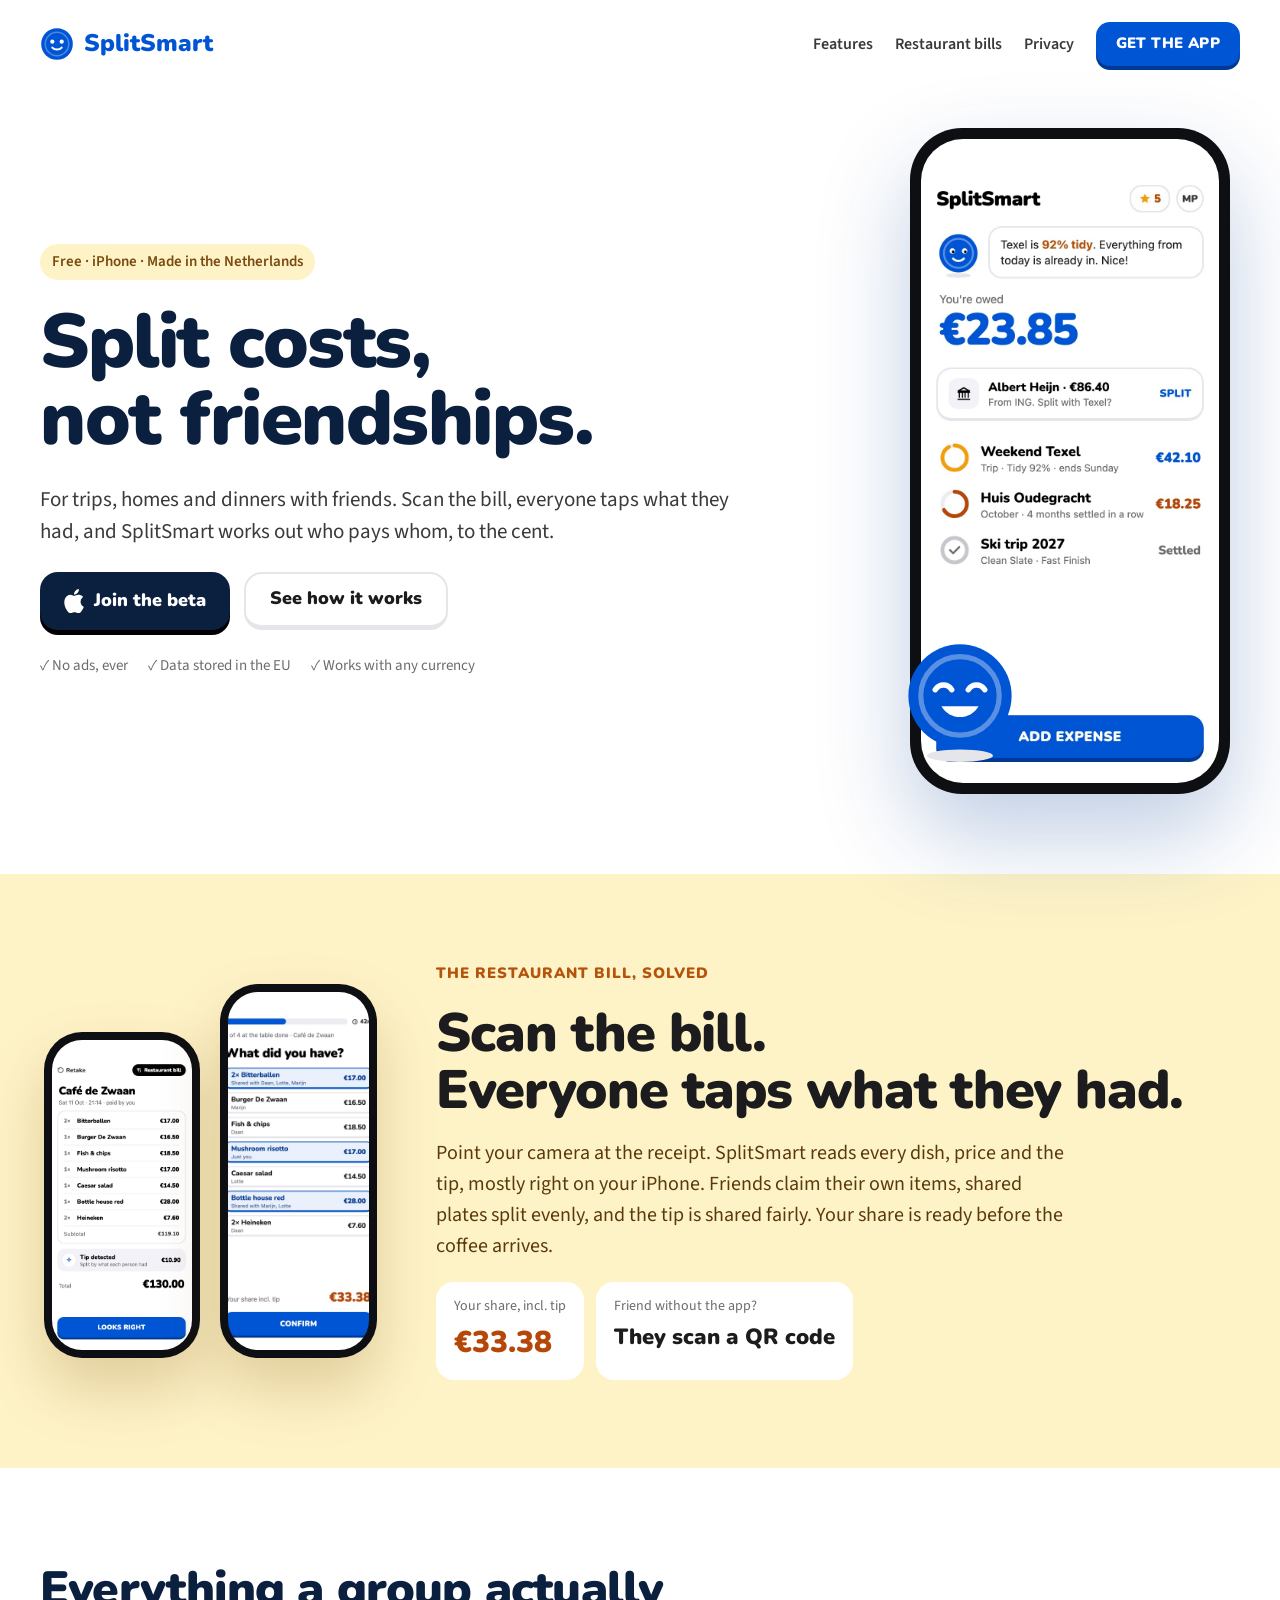
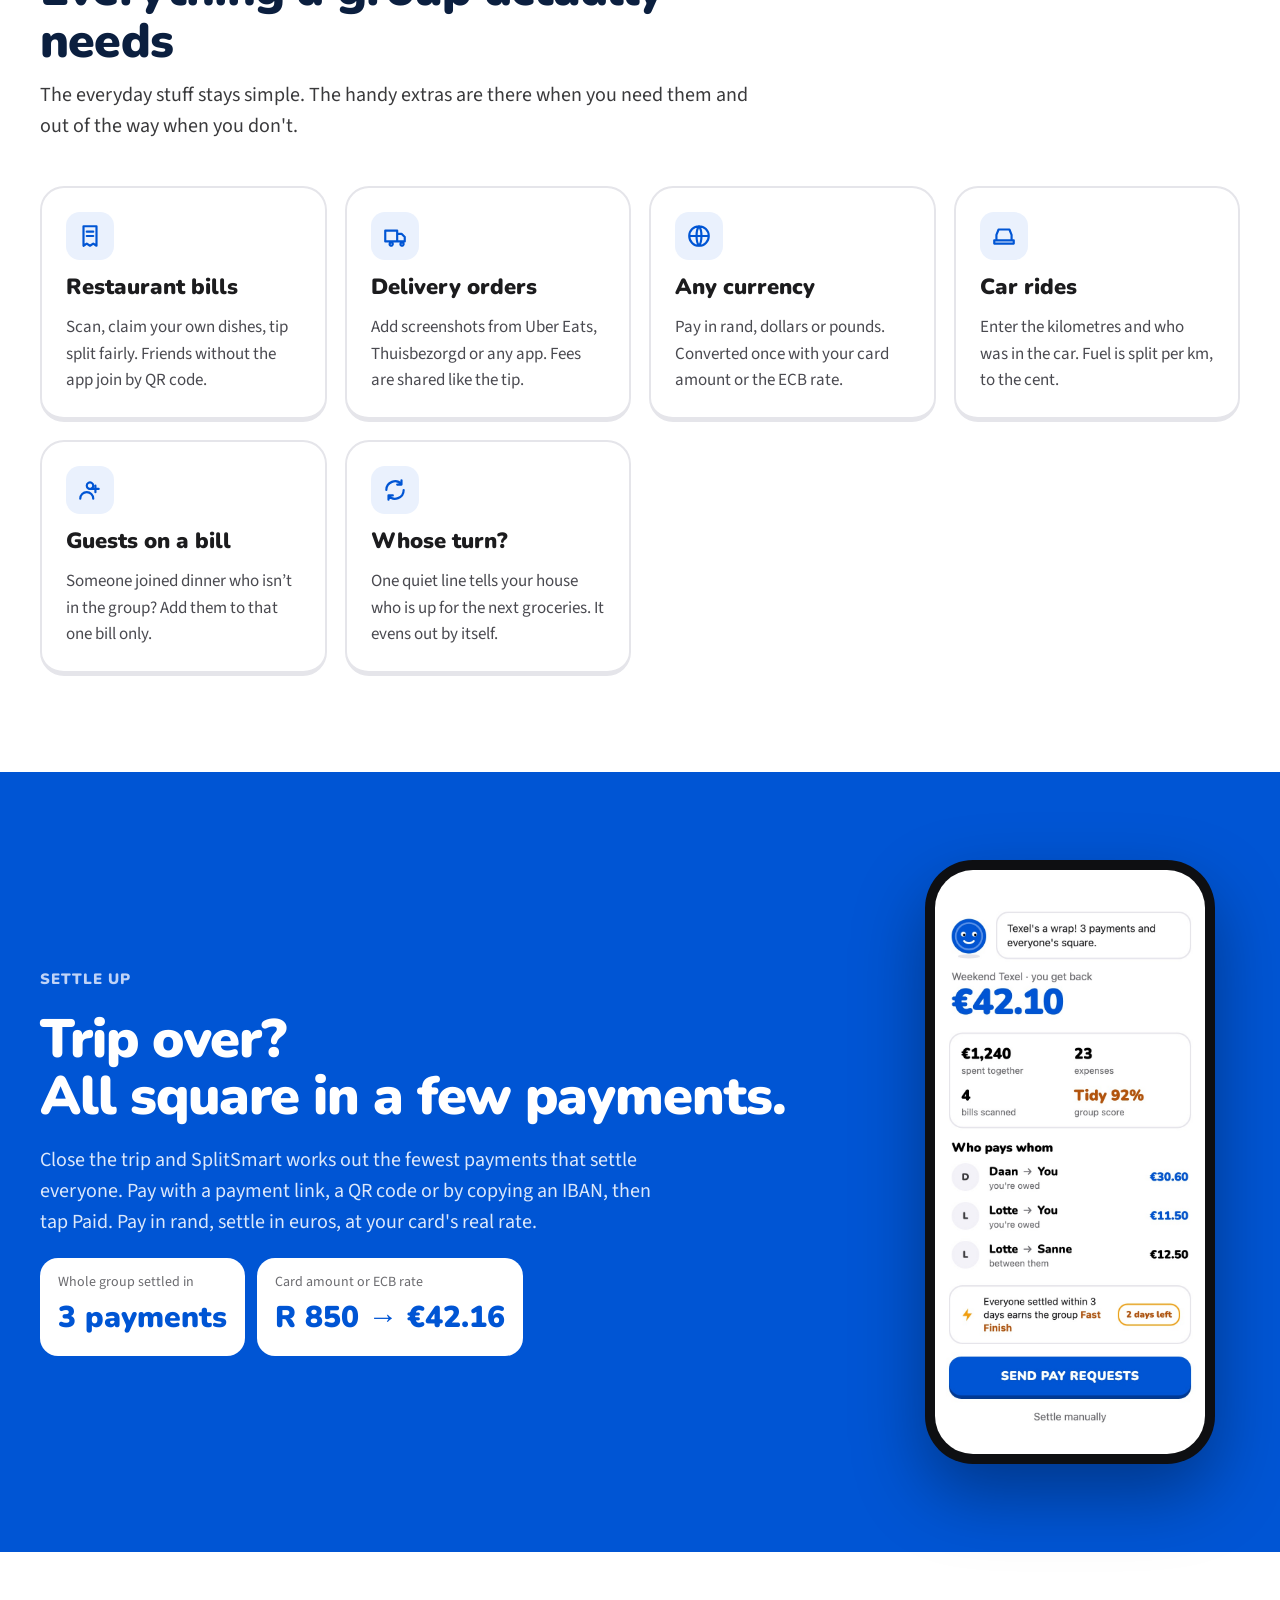
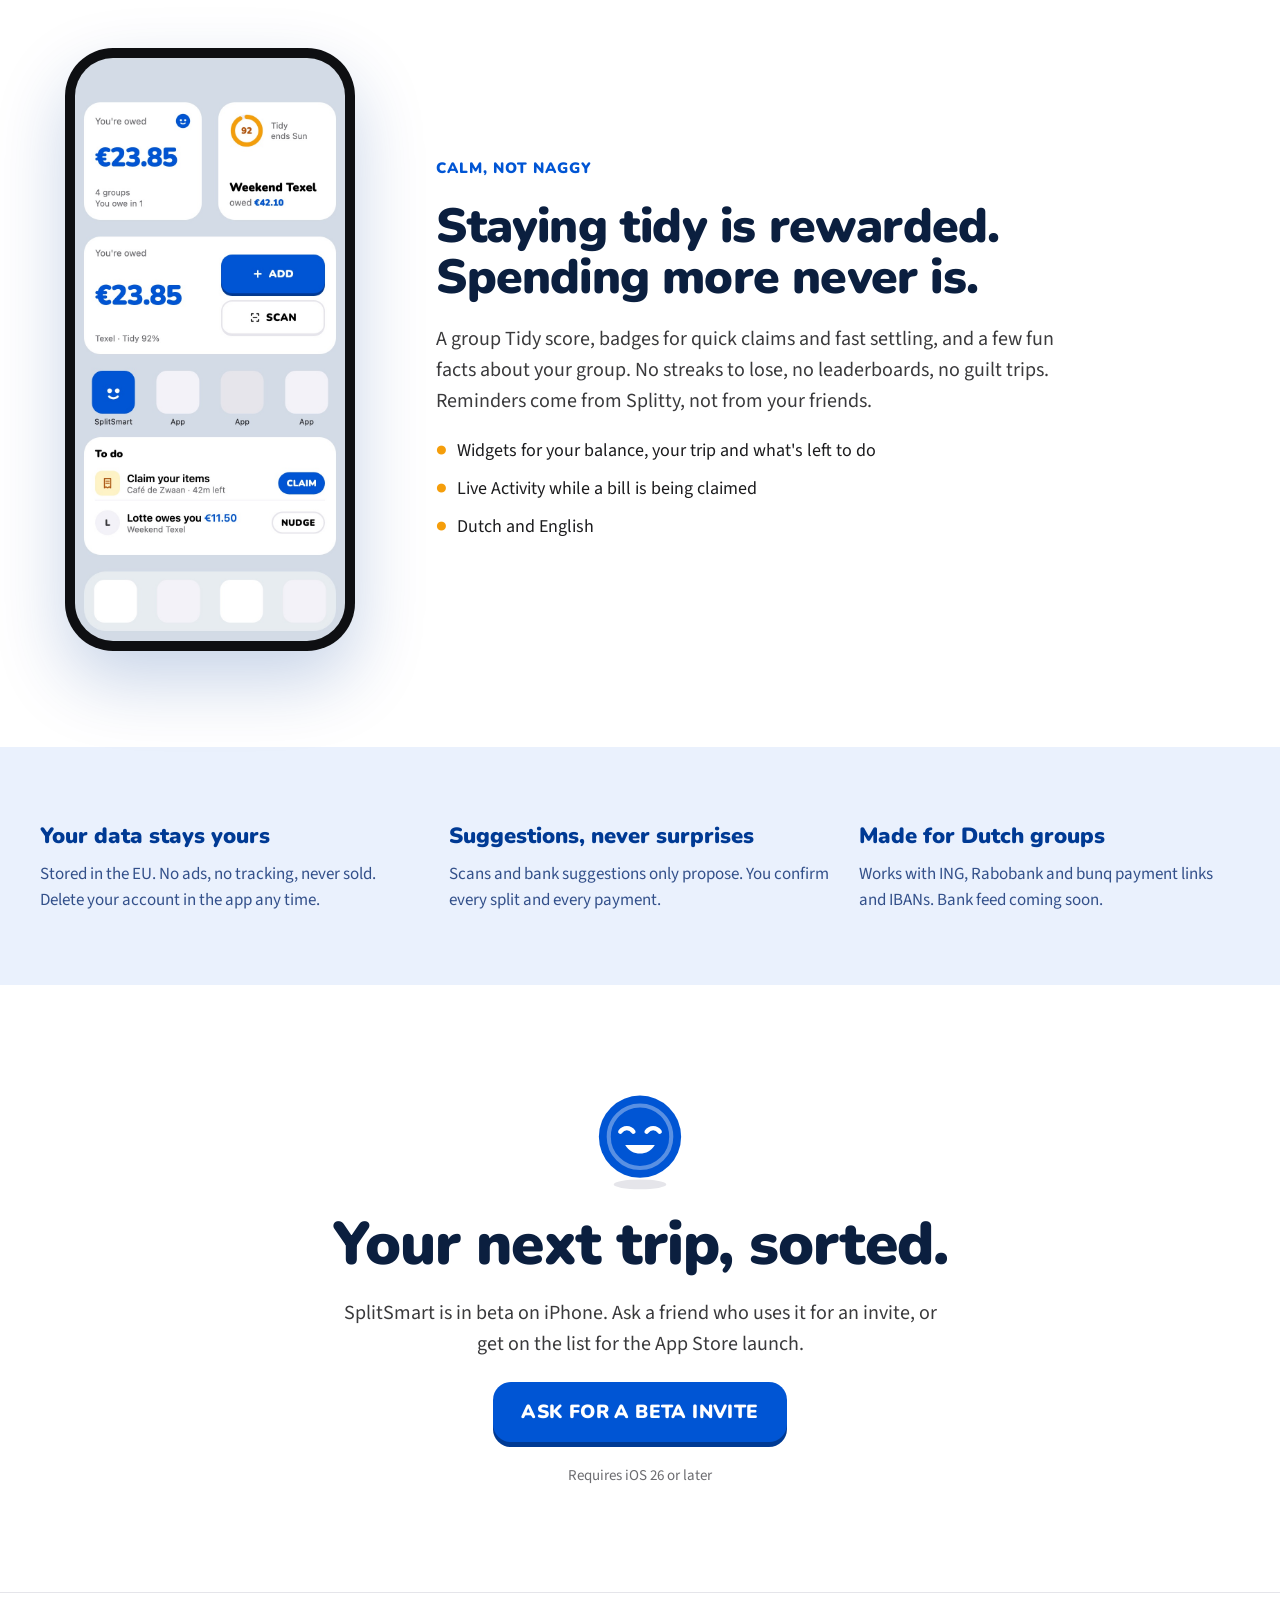
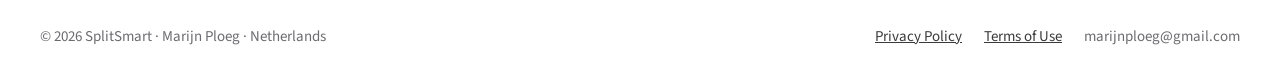
==== index.html @ 5e11cac2 "SplitSmart website: home, privacy and terms Co-Authored-By: Claude Opus 5.5 <noreply@anthropic.com>" ====
<!doctype html>
<html lang="en">
<head>
<meta charset="utf-8">
<meta name="viewport" content="width=device-width, initial-scale=1">
<title>SplitSmart · Split costs, not friendships</title>
<meta name="description" content="SplitSmart splits shared costs between friends: scan the bill, everyone taps what they had. Trips, homes and dinners, any currency. Free on iPhone.">
<meta property="og:title" content="SplitSmart · Split costs, not friendships">
<meta property="og:description" content="Scan the bill, everyone taps what they had. Free on iPhone.">
<meta property="og:image" content="images/main.jpg">
<meta name="theme-color" content="#0055D4">
<link rel="icon" href="data:image/svg+xml,%3Csvg xmlns='http://www.w3.org/2000/svg' viewBox='0 0 58 58'%3E%3Ccircle cx='29' cy='29' r='27' fill='%230055D4'/%3E%3Ccircle cx='21' cy='25' r='3.6' fill='%23fff'/%3E%3Ccircle cx='37' cy='25' r='3.6' fill='%23fff'/%3E%3Cpath d='M21 35c4 4.5 12 4.5 16 0' fill='none' stroke='%23fff' stroke-width='3.2' stroke-linecap='round'/%3E%3C/svg%3E">
<link rel="preconnect" href="https://fonts.googleapis.com"><link href="https://fonts.googleapis.com/css2?family=Nunito:wght@700;800;900&amp;family=Source+Sans+3:wght@400;600&amp;display=swap" rel="stylesheet">
<style>body{margin:0} html{scroll-behavior:smooth} a{color:#0055D4} a:hover{color:#003A94} a:focus-visible{outline:3px solid #0055D4;outline-offset:3px;border-radius:8px} img{max-width:100%} @media (prefers-reduced-motion: reduce){html{scroll-behavior:auto}}</style>
</head>
<body>
<div style="width: 100%; background: #FFFFFF; color: #1C1C1E; font-family: 'Source Sans 3', -apple-system, system-ui, sans-serif; font-size: 18px; line-height: 1.55">

  <header style="max-width: 1200px; margin: 0 auto; padding: 22px 24px; display: flex; flex-wrap: wrap; align-items: center; justify-content: space-between; gap: 16px">
    <a href="#top" style="display: flex; align-items: center; gap: 10px; text-decoration: none; color: #0055D4; font-family: 'Nunito', sans-serif; font-weight: 900; font-size: 24px">
      <svg width="34" height="34" viewBox="0 0 58 58" aria-hidden="true"><circle cx="29" cy="29" r="27" fill="#0055D4"></circle><circle cx="29" cy="29" r="20" fill="none" stroke="#FFFFFF" stroke-opacity="0.3" stroke-width="2.5"></circle><circle cx="21" cy="25" r="3.6" fill="#FFFFFF"></circle><circle cx="37" cy="25" r="3.6" fill="#FFFFFF"></circle><path d="M21 35c4 4.5 12 4.5 16 0" fill="none" stroke="#FFFFFF" stroke-width="3.2" stroke-linecap="round"></path></svg>
      SplitSmart
    </a>
    <nav aria-label="Main" style="display: flex; flex-wrap: wrap; align-items: center; gap: 22px; font-weight: 600; font-size: 16px">
      <a href="#features" style="color: #3A3A3C; text-decoration: none">Features</a>
      <a href="#bill" style="color: #3A3A3C; text-decoration: none">Restaurant bills</a>
      <a href="privacy/" style="color: #3A3A3C; text-decoration: none">Privacy</a>
      <a href="#download" style="display: inline-flex; align-items: center; height: 44px; padding: 0 20px; border-radius: 14px; background: #0055D4; box-shadow: 0 4px 0 #003A94; color: #FFFFFF; text-decoration: none; font-family: 'Nunito', sans-serif; font-weight: 900; letter-spacing: 0.4px; font-size: 15px">GET THE APP</a>
    </nav>
  </header>

  <section id="top" style="max-width: 1200px; margin: 0 auto; padding: 40px 24px 80px; display: flex; flex-wrap: wrap; align-items: center; gap: 56px">
    <div style="flex: 999 1 460px; min-width: 0; display: flex; flex-direction: column; gap: 24px">
      <span style="align-self: flex-start; padding: 6px 12px; border-radius: 999px; background: #FEF3C7; color: #7A4A0E; font-weight: 600; font-size: 15px">Free · iPhone · Made in the Netherlands</span>
      <h1 style="margin: 0; font-family: 'Nunito', sans-serif; font-weight: 900; font-size: clamp(44px, 6vw, 76px); line-height: 1.02; letter-spacing: -1.5px; color: #0B1F3F; text-wrap: balance">Split costs,<br>not friendships.</h1>
      <p style="margin: 0; font-size: 21px; color: #3A3A3C; max-width: 34em">For trips, homes and dinners with friends. Scan the bill, everyone taps what they had, and SplitSmart works out who pays whom, to the cent.</p>
      <div style="display: flex; flex-wrap: wrap; gap: 14px; align-items: center">
        <a href="#download" style="display: inline-flex; align-items: center; gap: 10px; height: 58px; padding: 0 24px; border-radius: 18px; background: #0B1F3F; box-shadow: 0 5px 0 #000000; color: #FFFFFF; text-decoration: none; font-family: 'Nunito', sans-serif; font-weight: 900; font-size: 18px">
          <svg width="20" height="24" viewBox="0 0 17 20" fill="#FFFFFF" aria-hidden="true"><path d="M14.1 10.6c0-2.6 2.1-3.8 2.2-3.9-1.2-1.8-3.1-2-3.7-2-1.6-.2-3.1.9-3.9.9s-2-.9-3.4-.9C3.6 4.8 2 5.8 1.1 7.4c-1.8 3.2-.5 7.8 1.3 10.4.9 1.3 1.9 2.7 3.2 2.6 1.3-.1 1.8-.8 3.3-.8s2 .8 3.4.8c1.4 0 2.3-1.3 3.1-2.6 1-1.5 1.4-2.9 1.4-3-.1 0-2.7-1-2.7-4.2zM11.6 3c.7-.9 1.2-2 1-3.2-1 0-2.3.7-3 1.6-.7.8-1.2 2-1.1 3.1 1.2.1 2.3-.6 3.1-1.5z"></path></svg>
          Join the beta
        </a>
        <a href="#features" style="display: inline-flex; align-items: center; height: 58px; padding: 0 24px; border-radius: 18px; border: 2px solid #E5E5EA; border-bottom-width: 5px; box-sizing: border-box; color: #1C1C1E; text-decoration: none; font-family: 'Nunito', sans-serif; font-weight: 900; font-size: 18px">See how it works</a>
      </div>
      <div style="display: flex; flex-wrap: wrap; gap: 20px; font-size: 15px; color: #6C6C70">
        <span>✓ No ads, ever</span><span>✓ Data stored in the EU</span><span>✓ Works with any currency</span>
      </div>
    </div>
    <div style="flex: 1 1 340px; min-width: 0; display: flex; justify-content: center; position: relative">
      <div style="width: 320px; max-width: 100%; aspect-ratio: 1000 / 2080; border-radius: 52px; background: #0E0F12; padding: 11px; box-sizing: border-box; box-shadow: 0 40px 90px rgba(0,58,148,0.25)">
        <img src="images/main.jpg" alt="SplitSmart home screen showing you are owed €23.85 across your groups" style="display: block; width: 100%; height: 100%; object-fit: cover; object-position: top; border-radius: 42px">
      </div>
      <svg width="120" height="128" viewBox="0 0 58 62" role="img" aria-label="Splitty, the SplitSmart mascot, smiling" style="position: absolute; left: 0; bottom: 30px"><ellipse cx="29" cy="58" rx="16" ry="3" fill="#E5E5EA"></ellipse><circle cx="29" cy="29" r="25" fill="#0055D4"></circle><circle cx="29" cy="29" r="19" fill="none" stroke="#FFFFFF" stroke-opacity="0.35" stroke-width="2.5"></circle><path d="M17 26c2-3 6-3 8 0" fill="none" stroke="#FFFFFF" stroke-width="2.6" stroke-linecap="round"></path><path d="M33 26c2-3 6-3 8 0" fill="none" stroke="#FFFFFF" stroke-width="2.6" stroke-linecap="round"></path><path d="M20 34c4 7 14 7 18 0z" fill="#FFFFFF"></path></svg>
    </div>
  </section>

  <section id="bill" style="background: #FEF3C7">
    <div style="max-width: 1200px; margin: 0 auto; padding: 88px 24px; display: flex; flex-wrap: wrap-reverse; align-items: center; gap: 56px">
      <div style="flex: 1 1 340px; min-width: 0; display: flex; justify-content: center; gap: 20px">
        <div style="width: 230px; max-width: 46%; aspect-ratio: 1000 / 2080; border-radius: 38px; background: #0E0F12; padding: 8px; box-sizing: border-box; box-shadow: 0 30px 60px rgba(120,70,0,0.22); margin-top: 48px">
          <img src="images/receiptitems.jpg" alt="A scanned restaurant bill with every item and the tip" style="display: block; width: 100%; height: 100%; object-fit: cover; object-position: top; border-radius: 30px">
        </div>
        <div style="width: 230px; max-width: 46%; aspect-ratio: 1000 / 2080; border-radius: 38px; background: #0E0F12; padding: 8px; box-sizing: border-box; box-shadow: 0 30px 60px rgba(120,70,0,0.22)">
          <img src="images/receiptclaim.jpg" alt="Each friend taps the items they had" style="display: block; width: 100%; height: 100%; object-fit: cover; object-position: top; border-radius: 30px">
        </div>
      </div>
      <div style="flex: 999 1 440px; min-width: 0; display: flex; flex-direction: column; gap: 20px">
        <span style="font-family: 'Nunito', sans-serif; font-weight: 900; font-size: 15px; letter-spacing: 1px; color: #B45309">THE RESTAURANT BILL, SOLVED</span>
        <h2 style="margin: 0; font-family: 'Nunito', sans-serif; font-weight: 900; font-size: clamp(36px, 4.5vw, 54px); line-height: 1.05; letter-spacing: -1px; color: #1C1C1E; text-wrap: balance">Scan the bill.<br>Everyone taps what they had.</h2>
        <p style="margin: 0; font-size: 20px; color: #5A3A0C; max-width: 32em">Point your camera at the receipt. SplitSmart reads every dish, price and the tip, mostly right on your iPhone. Friends claim their own items, shared plates split evenly, and the tip is shared fairly. Your share is ready before the coffee arrives.</p>
        <div style="display: flex; flex-wrap: wrap; gap: 12px">
          <div style="padding: 14px 18px; border-radius: 18px; background: #FFFFFF; display: flex; flex-direction: column; gap: 2px"><span style="font-size: 14px; color: #6C6C70">Your share, incl. tip</span><span style="font-family: 'Nunito', sans-serif; font-weight: 900; font-size: 30px; color: #B54708">€33.38</span></div>
          <div style="padding: 14px 18px; border-radius: 18px; background: #FFFFFF; display: flex; flex-direction: column; gap: 2px"><span style="font-size: 14px; color: #6C6C70">Friend without the app?</span><span style="font-family: 'Nunito', sans-serif; font-weight: 900; font-size: 22px; color: #1C1C1E">They scan a QR code</span></div>
        </div>
      </div>
    </div>
  </section>

  <section id="features" style="max-width: 1200px; margin: 0 auto; padding: 96px 24px; display: flex; flex-direction: column; gap: 44px">
    <div style="display: flex; flex-direction: column; gap: 12px; max-width: 720px">
      <h2 style="margin: 0; font-family: 'Nunito', sans-serif; font-weight: 900; font-size: clamp(34px, 4vw, 48px); line-height: 1.08; letter-spacing: -0.8px; color: #0B1F3F">Everything a group actually needs</h2>
      <p style="margin: 0; font-size: 20px; color: #3A3A3C">The everyday stuff stays simple. The handy extras are there when you need them and out of the way when you don't.</p>
    </div>
    <div style="display: grid; grid-template-columns: repeat(auto-fit, minmax(260px, 1fr)); gap: 18px">
      
        <div style="border: 2px solid #E5E5EA; border-bottom-width: 5px; border-radius: 24px; padding: 24px; display: flex; flex-direction: column; gap: 10px">
          <div style="width: 48px; height: 48px; border-radius: 14px; background: #EAF1FD; display: flex; align-items: center; justify-content: center">
            <svg width="26" height="26" viewBox="0 0 24 24" fill="none" stroke="#0055D4" stroke-width="2" stroke-linecap="round" stroke-linejoin="round" aria-hidden="true"><path d="M6 3h12v18l-3-2-3 2-3-2-3 2z M9 8h6 M9 12h6"></path></svg>
          </div>
          <h3 style="margin: 0; font-family: 'Nunito', sans-serif; font-weight: 900; font-size: 22px; color: #1C1C1E">Restaurant bills</h3>
          <p style="margin: 0; font-size: 17px; color: #4A4A50">Scan, claim your own dishes, tip split fairly. Friends without the app join by QR code.</p>
        </div>
      
        <div style="border: 2px solid #E5E5EA; border-bottom-width: 5px; border-radius: 24px; padding: 24px; display: flex; flex-direction: column; gap: 10px">
          <div style="width: 48px; height: 48px; border-radius: 14px; background: #EAF1FD; display: flex; align-items: center; justify-content: center">
            <svg width="26" height="26" viewBox="0 0 24 24" fill="none" stroke="#0055D4" stroke-width="2" stroke-linecap="round" stroke-linejoin="round" aria-hidden="true"><path d="M3 7h11v10H3z M14 10h4l3 3v4h-7z M7 19.5a1.5 1.5 0 1 0 0-.01 M17 19.5a1.5 1.5 0 1 0 0-.01"></path></svg>
          </div>
          <h3 style="margin: 0; font-family: 'Nunito', sans-serif; font-weight: 900; font-size: 22px; color: #1C1C1E">Delivery orders</h3>
          <p style="margin: 0; font-size: 17px; color: #4A4A50">Add screenshots from Uber Eats, Thuisbezorgd or any app. Fees are shared like the tip.</p>
        </div>
      
        <div style="border: 2px solid #E5E5EA; border-bottom-width: 5px; border-radius: 24px; padding: 24px; display: flex; flex-direction: column; gap: 10px">
          <div style="width: 48px; height: 48px; border-radius: 14px; background: #EAF1FD; display: flex; align-items: center; justify-content: center">
            <svg width="26" height="26" viewBox="0 0 24 24" fill="none" stroke="#0055D4" stroke-width="2" stroke-linecap="round" stroke-linejoin="round" aria-hidden="true"><path d="M12 3a9 9 0 1 0 0 18a9 9 0 1 0 0-18 M3 12h18 M12 3c3 3.5 3 14.5 0 18 M12 3c-3 3.5-3 14.5 0 18"></path></svg>
          </div>
          <h3 style="margin: 0; font-family: 'Nunito', sans-serif; font-weight: 900; font-size: 22px; color: #1C1C1E">Any currency</h3>
          <p style="margin: 0; font-size: 17px; color: #4A4A50">Pay in rand, dollars or pounds. Converted once with your card amount or the ECB rate.</p>
        </div>
      
        <div style="border: 2px solid #E5E5EA; border-bottom-width: 5px; border-radius: 24px; padding: 24px; display: flex; flex-direction: column; gap: 10px">
          <div style="width: 48px; height: 48px; border-radius: 14px; background: #EAF1FD; display: flex; align-items: center; justify-content: center">
            <svg width="26" height="26" viewBox="0 0 24 24" fill="none" stroke="#0055D4" stroke-width="2" stroke-linecap="round" stroke-linejoin="round" aria-hidden="true"><path d="M5 16V11l2-5h10l2 5v5 M3 16h18v3H3z"></path></svg>
          </div>
          <h3 style="margin: 0; font-family: 'Nunito', sans-serif; font-weight: 900; font-size: 22px; color: #1C1C1E">Car rides</h3>
          <p style="margin: 0; font-size: 17px; color: #4A4A50">Enter the kilometres and who was in the car. Fuel is split per km, to the cent.</p>
        </div>
      
        <div style="border: 2px solid #E5E5EA; border-bottom-width: 5px; border-radius: 24px; padding: 24px; display: flex; flex-direction: column; gap: 10px">
          <div style="width: 48px; height: 48px; border-radius: 14px; background: #EAF1FD; display: flex; align-items: center; justify-content: center">
            <svg width="26" height="26" viewBox="0 0 24 24" fill="none" stroke="#0055D4" stroke-width="2" stroke-linecap="round" stroke-linejoin="round" aria-hidden="true"><path d="M9 8a3 3 0 1 0 0-.01 M3 20c0-3.3 2.7-6 6-6s6 2.7 6 6 M17 8v6 M14 11h6"></path></svg>
          </div>
          <h3 style="margin: 0; font-family: 'Nunito', sans-serif; font-weight: 900; font-size: 22px; color: #1C1C1E">Guests on a bill</h3>
          <p style="margin: 0; font-size: 17px; color: #4A4A50">Someone joined dinner who isn’t in the group? Add them to that one bill only.</p>
        </div>
      
        <div style="border: 2px solid #E5E5EA; border-bottom-width: 5px; border-radius: 24px; padding: 24px; display: flex; flex-direction: column; gap: 10px">
          <div style="width: 48px; height: 48px; border-radius: 14px; background: #EAF1FD; display: flex; align-items: center; justify-content: center">
            <svg width="26" height="26" viewBox="0 0 24 24" fill="none" stroke="#0055D4" stroke-width="2" stroke-linecap="round" stroke-linejoin="round" aria-hidden="true"><path d="M4 12a8 8 0 0 1 14-5.3 M18 3v4h-4 M20 12a8 8 0 0 1-14 5.3 M6 21v-4h4"></path></svg>
          </div>
          <h3 style="margin: 0; font-family: 'Nunito', sans-serif; font-weight: 900; font-size: 22px; color: #1C1C1E">Whose turn?</h3>
          <p style="margin: 0; font-size: 17px; color: #4A4A50">One quiet line tells your house who is up for the next groceries. It evens out by itself.</p>
        </div>
      
    </div>
  </section>

  <section style="background: #0055D4; color: #FFFFFF">
    <div style="max-width: 1200px; margin: 0 auto; padding: 88px 24px; display: flex; flex-wrap: wrap; align-items: center; gap: 56px">
      <div style="flex: 999 1 440px; min-width: 0; display: flex; flex-direction: column; gap: 20px">
        <span style="font-family: 'Nunito', sans-serif; font-weight: 900; font-size: 15px; letter-spacing: 1px; color: #BFD3F7">SETTLE UP</span>
        <h2 style="margin: 0; font-family: 'Nunito', sans-serif; font-weight: 900; font-size: clamp(36px, 4.5vw, 54px); line-height: 1.05; letter-spacing: -1px; text-wrap: balance">Trip over?<br>All square in a few payments.</h2>
        <p style="margin: 0; font-size: 20px; color: #DCE8FB; max-width: 32em">Close the trip and SplitSmart works out the fewest payments that settle everyone. Pay with a payment link, a QR code or by copying an IBAN, then tap Paid. Pay in rand, settle in euros, at your card's real rate.</p>
        <div style="display: flex; flex-wrap: wrap; gap: 12px">
          <div style="padding: 14px 18px; border-radius: 18px; background: #FFFFFF; color: #1C1C1E; display: flex; flex-direction: column; gap: 2px"><span style="font-size: 14px; color: #6C6C70">Whole group settled in</span><span style="font-family: 'Nunito', sans-serif; font-weight: 900; font-size: 30px; color: #0055D4">3 payments</span></div>
          <div style="padding: 14px 18px; border-radius: 18px; background: #FFFFFF; color: #1C1C1E; display: flex; flex-direction: column; gap: 2px"><span style="font-size: 14px; color: #6C6C70">Card amount or ECB rate</span><span style="font-family: 'Nunito', sans-serif; font-weight: 900; font-size: 30px; color: #0055D4">R 850 → €42.16</span></div>
        </div>
      </div>
      <div style="flex: 1 1 340px; min-width: 0; display: flex; justify-content: center">
        <div style="width: 290px; max-width: 100%; aspect-ratio: 1000 / 2080; border-radius: 48px; background: #0E0F12; padding: 10px; box-sizing: border-box; box-shadow: 0 30px 70px rgba(0,0,0,0.35)">
          <img src="images/tripclosed.jpg" alt="Trip closed: three payments settle the whole group" style="display: block; width: 100%; height: 100%; object-fit: cover; object-position: top; border-radius: 38px">
        </div>
      </div>
    </div>
  </section>

  <section style="max-width: 1200px; margin: 0 auto; padding: 96px 24px; display: flex; flex-wrap: wrap; align-items: center; gap: 56px">
    <div style="flex: 1 1 340px; min-width: 0; display: flex; justify-content: center">
      <div style="width: 290px; max-width: 100%; aspect-ratio: 1000 / 2080; border-radius: 48px; background: #0E0F12; padding: 10px; box-sizing: border-box; box-shadow: 0 30px 70px rgba(0,58,148,0.22)">
        <img src="images/widgetshome.jpg" alt="iPhone Home Screen with SplitSmart widgets for your balance and trip" style="display: block; width: 100%; height: 100%; object-fit: cover; object-position: top; border-radius: 38px">
      </div>
    </div>
    <div style="flex: 999 1 440px; min-width: 0; display: flex; flex-direction: column; gap: 20px">
      <span style="font-family: 'Nunito', sans-serif; font-weight: 900; font-size: 15px; letter-spacing: 1px; color: #0055D4">CALM, NOT NAGGY</span>
      <h2 style="margin: 0; font-family: 'Nunito', sans-serif; font-weight: 900; font-size: clamp(34px, 4vw, 48px); line-height: 1.08; letter-spacing: -0.8px; color: #0B1F3F; text-wrap: balance">Staying tidy is rewarded. Spending more never is.</h2>
      <p style="margin: 0; font-size: 20px; color: #3A3A3C; max-width: 32em">A group Tidy score, badges for quick claims and fast settling, and a few fun facts about your group. No streaks to lose, no leaderboards, no guilt trips. Reminders come from Splitty, not from your friends.</p>
      <ul style="margin: 0; padding: 0; list-style: none; display: flex; flex-direction: column; gap: 10px; font-size: 18px">
        <li style="display: flex; gap: 10px; align-items: baseline"><span style="color: #F59E0B; font-weight: 900">●</span>Widgets for your balance, your trip and what's left to do</li>
        <li style="display: flex; gap: 10px; align-items: baseline"><span style="color: #F59E0B; font-weight: 900">●</span>Live Activity while a bill is being claimed</li>
        <li style="display: flex; gap: 10px; align-items: baseline"><span style="color: #F59E0B; font-weight: 900">●</span>Dutch and English</li>
      </ul>
    </div>
  </section>

  <section style="background: #EAF1FD">
    <div style="max-width: 1200px; margin: 0 auto; padding: 72px 24px; display: grid; grid-template-columns: repeat(auto-fit, minmax(240px, 1fr)); gap: 28px">
      <div style="display: flex; flex-direction: column; gap: 8px"><h3 style="margin: 0; font-family: 'Nunito', sans-serif; font-weight: 900; font-size: 22px; color: #003A94">Your data stays yours</h3><p style="margin: 0; font-size: 17px; color: #33508A">Stored in the EU. No ads, no tracking, never sold. Delete your account in the app any time.</p></div>
      <div style="display: flex; flex-direction: column; gap: 8px"><h3 style="margin: 0; font-family: 'Nunito', sans-serif; font-weight: 900; font-size: 22px; color: #003A94">Suggestions, never surprises</h3><p style="margin: 0; font-size: 17px; color: #33508A">Scans and bank suggestions only propose. You confirm every split and every payment.</p></div>
      <div style="display: flex; flex-direction: column; gap: 8px"><h3 style="margin: 0; font-family: 'Nunito', sans-serif; font-weight: 900; font-size: 22px; color: #003A94">Made for Dutch groups</h3><p style="margin: 0; font-size: 17px; color: #33508A">Works with ING, Rabobank and bunq payment links and IBANs. Bank feed coming soon.</p></div>
    </div>
  </section>

  <section id="download" style="max-width: 1200px; margin: 0 auto; padding: 104px 24px; display: flex; flex-direction: column; align-items: center; gap: 22px; text-align: center">
    <svg width="96" height="102" viewBox="0 0 58 62" role="img" aria-label="Splitty, cheering"><ellipse cx="29" cy="58" rx="16" ry="3" fill="#E5E5EA"></ellipse><circle cx="29" cy="29" r="25" fill="#0055D4"></circle><circle cx="29" cy="29" r="19" fill="none" stroke="#FFFFFF" stroke-opacity="0.35" stroke-width="2.5"></circle><path d="M17 26c2-3 6-3 8 0" fill="none" stroke="#FFFFFF" stroke-width="2.6" stroke-linecap="round"></path><path d="M33 26c2-3 6-3 8 0" fill="none" stroke="#FFFFFF" stroke-width="2.6" stroke-linecap="round"></path><path d="M20 34c4 7 14 7 18 0z" fill="#FFFFFF"></path></svg>
    <h2 style="margin: 0; font-family: 'Nunito', sans-serif; font-weight: 900; font-size: clamp(36px, 5vw, 60px); line-height: 1.05; letter-spacing: -1px; color: #0B1F3F; text-wrap: balance">Your next trip, sorted.</h2>
    <p style="margin: 0; font-size: 20px; color: #3A3A3C; max-width: 30em">SplitSmart is in beta on iPhone. Ask a friend who uses it for an invite, or get on the list for the App Store launch.</p>
    <a href="mailto:marijnploeg@gmail.com?subject=SplitSmart%20beta" style="display: inline-flex; align-items: center; gap: 10px; height: 60px; padding: 0 28px; border-radius: 18px; background: #0055D4; box-shadow: 0 5px 0 #003A94; color: #FFFFFF; text-decoration: none; font-family: 'Nunito', sans-serif; font-weight: 900; font-size: 19px; letter-spacing: 0.4px">ASK FOR A BETA INVITE</a>
    <span style="font-size: 15px; color: #6C6C70">Requires iOS 26 or later</span>
  </section>

  <footer style="border-top: 1px solid #E5E5EA">
    <div style="max-width: 1200px; margin: 0 auto; padding: 32px 24px; display: flex; flex-wrap: wrap; gap: 16px 28px; align-items: center; justify-content: space-between; font-size: 15px; color: #6C6C70">
      <span>© 2026 SplitSmart · Marijn Ploeg · Netherlands</span>
      <nav aria-label="Footer" style="display: flex; flex-wrap: wrap; gap: 22px">
        <a href="privacy/" style="color: #3A3A3C">Privacy Policy</a>
        <a href="terms/" style="color: #3A3A3C">Terms of Use</a>
        <span>marijnploeg@gmail.com</span>
      </nav>
    </div>
  </footer>
</div>

</body>
</html>
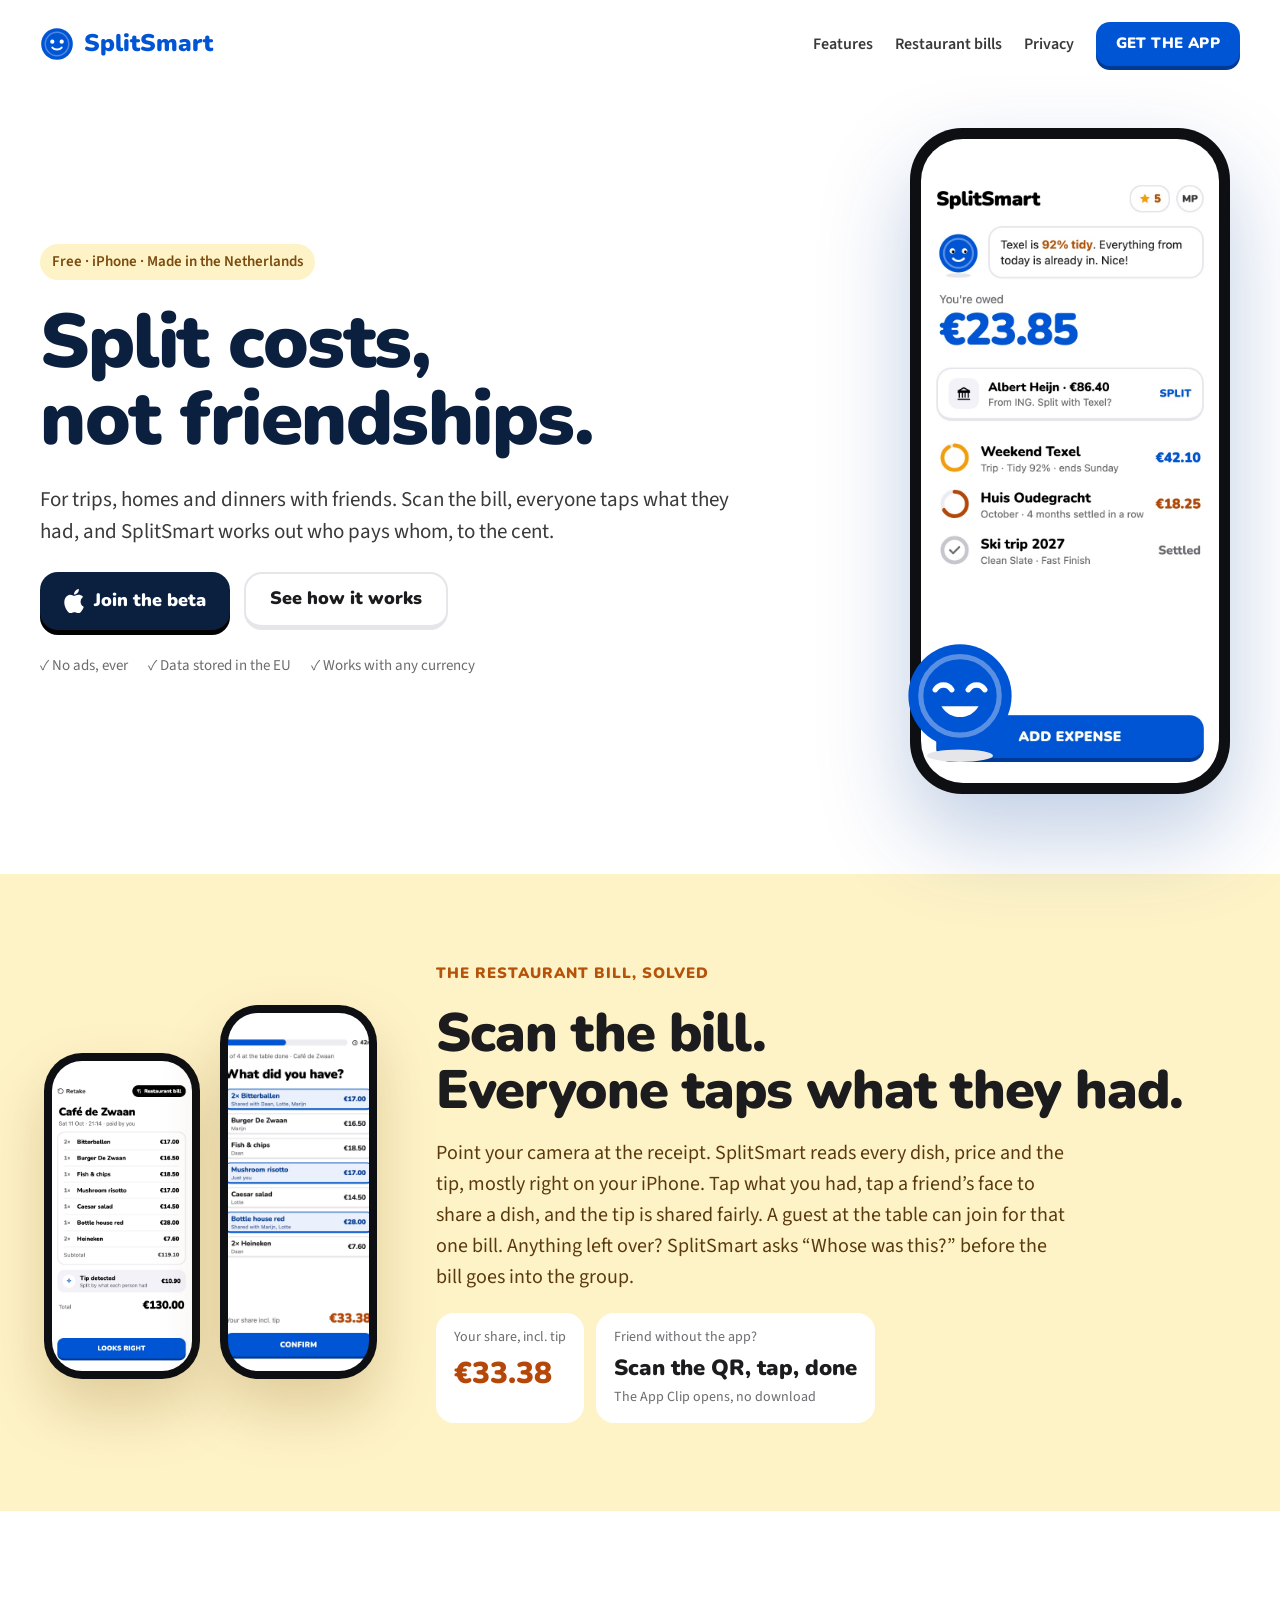
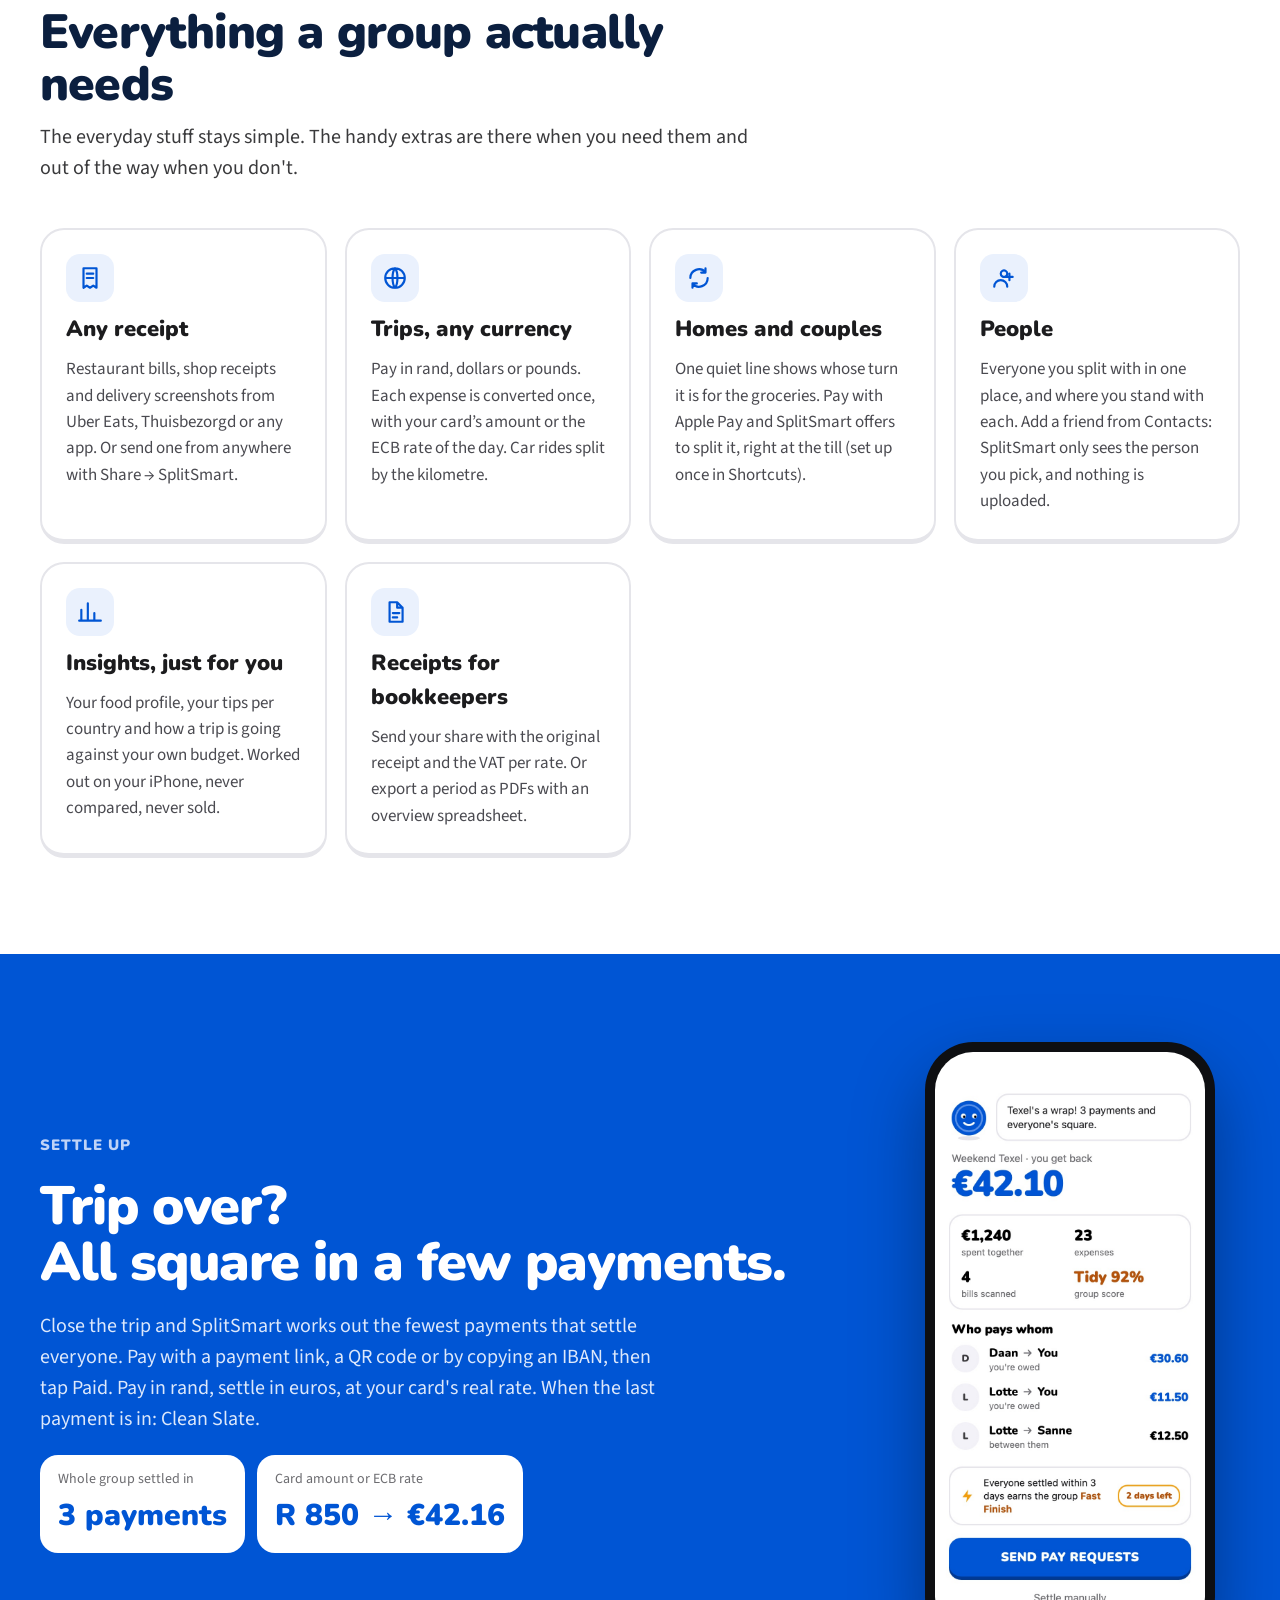
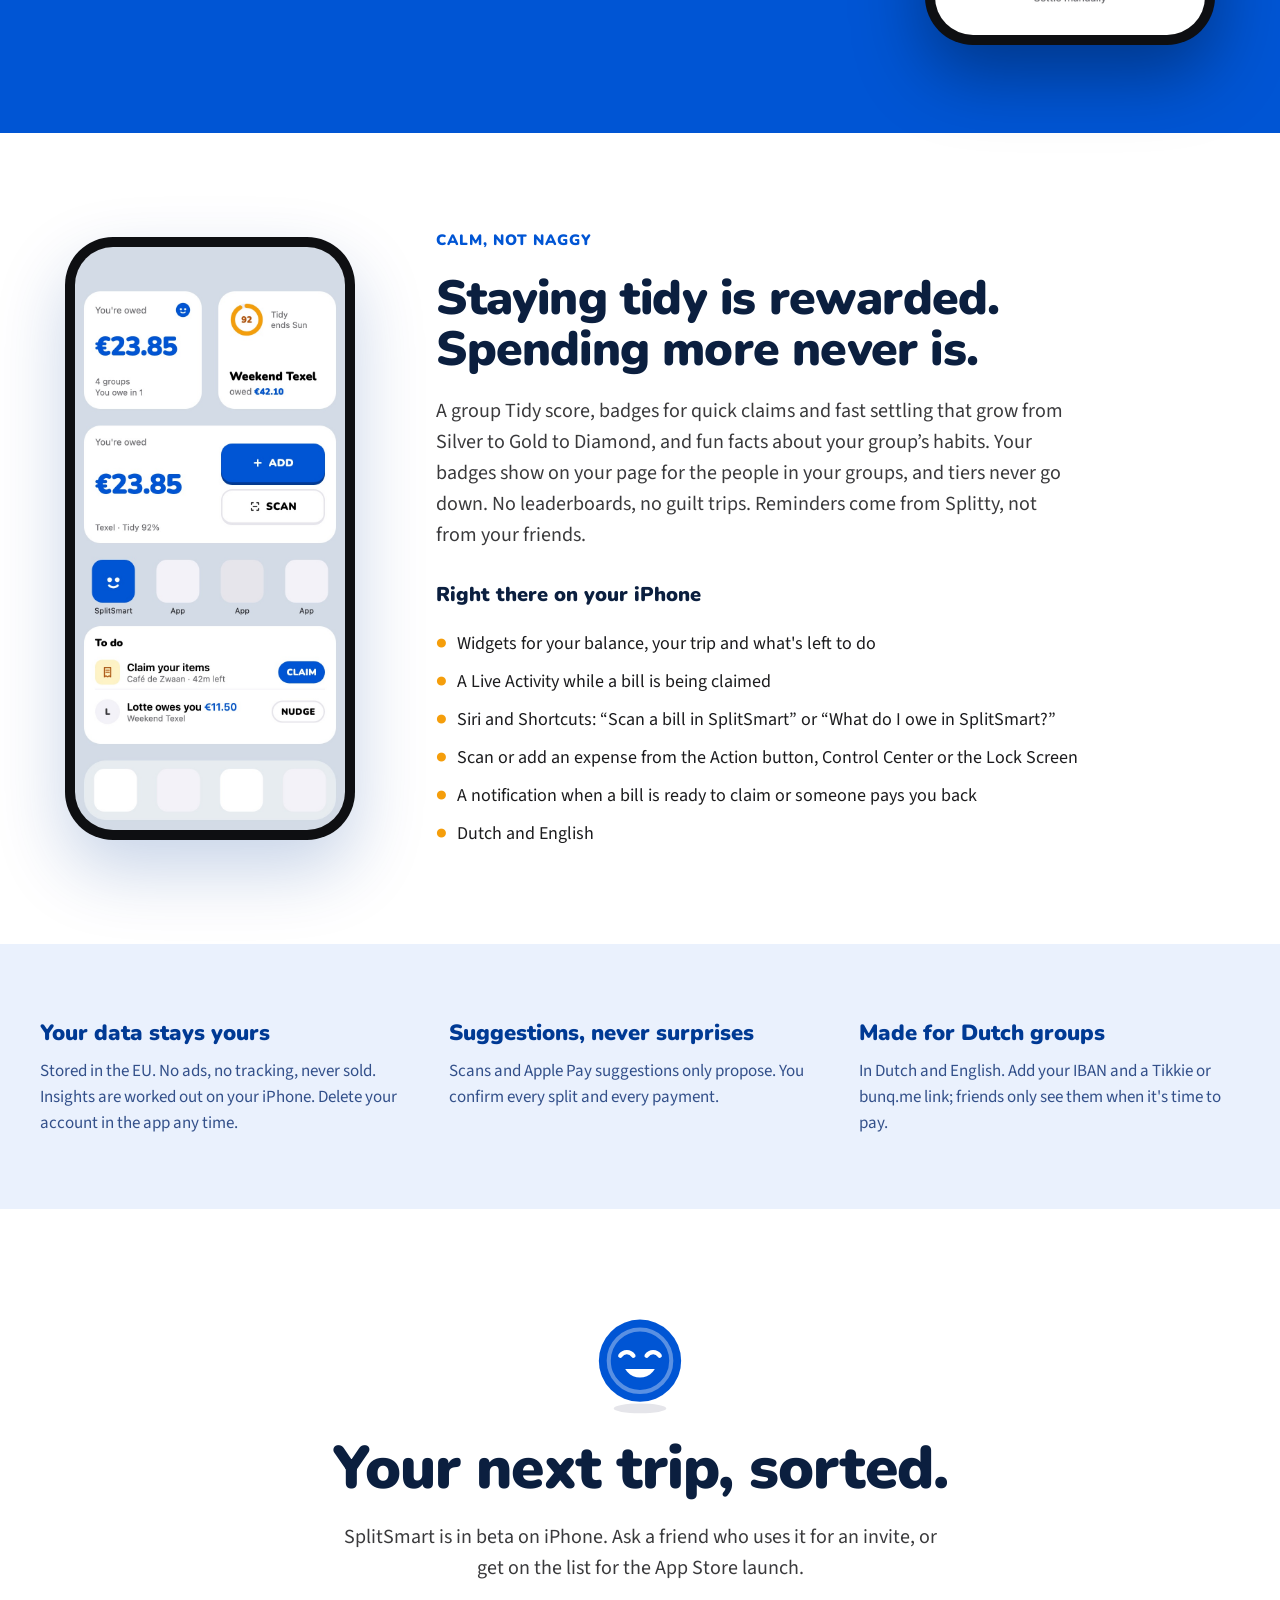
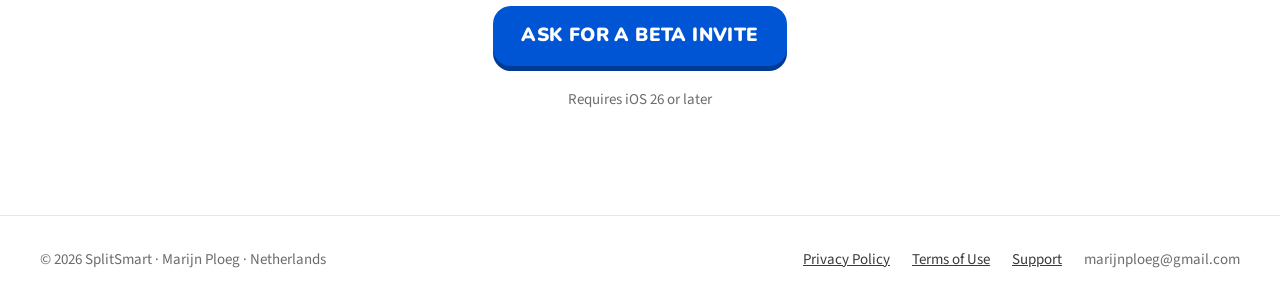
==== commit 8e97a2db: "Site: new features, Support page, privacy and terms for builds 18–21 (usage statistics), cookieless " ====
--- a/index.html
+++ b/index.html
@@ -12,6 +12,8 @@
 <link rel="icon" href="data:image/svg+xml,%3Csvg xmlns='http://www.w3.org/2000/svg' viewBox='0 0 58 58'%3E%3Ccircle cx='29' cy='29' r='27' fill='%230055D4'/%3E%3Ccircle cx='21' cy='25' r='3.6' fill='%23fff'/%3E%3Ccircle cx='37' cy='25' r='3.6' fill='%23fff'/%3E%3Cpath d='M21 35c4 4.5 12 4.5 16 0' fill='none' stroke='%23fff' stroke-width='3.2' stroke-linecap='round'/%3E%3C/svg%3E">
 <link rel="preconnect" href="https://fonts.googleapis.com"><link href="https://fonts.googleapis.com/css2?family=Nunito:wght@700;800;900&amp;family=Source+Sans+3:wght@400;600&amp;display=swap" rel="stylesheet">
 <style>body{margin:0} html{scroll-behavior:smooth} a{color:#0055D4} a:hover{color:#003A94} a:focus-visible{outline:3px solid #0055D4;outline-offset:3px;border-radius:8px} img{max-width:100%} @media (prefers-reduced-motion: reduce){html{scroll-behavior:auto}}</style>
+<!-- Cookieless visit counts (TelemetryDeck); the App ID lives only in site/analytics.js -->
+<script src="analytics.js" defer></script>
 </head>
 <body>
 <div style="width: 100%; background: #FFFFFF; color: #1C1C1E; font-family: 'Source Sans 3', -apple-system, system-ui, sans-serif; font-size: 18px; line-height: 1.55">
@@ -66,10 +68,10 @@
       <div style="flex: 999 1 440px; min-width: 0; display: flex; flex-direction: column; gap: 20px">
         <span style="font-family: 'Nunito', sans-serif; font-weight: 900; font-size: 15px; letter-spacing: 1px; color: #B45309">THE RESTAURANT BILL, SOLVED</span>
         <h2 style="margin: 0; font-family: 'Nunito', sans-serif; font-weight: 900; font-size: clamp(36px, 4.5vw, 54px); line-height: 1.05; letter-spacing: -1px; color: #1C1C1E; text-wrap: balance">Scan the bill.<br>Everyone taps what they had.</h2>
-        <p style="margin: 0; font-size: 20px; color: #5A3A0C; max-width: 32em">Point your camera at the receipt. SplitSmart reads every dish, price and the tip, mostly right on your iPhone. Friends claim their own items, shared plates split evenly, and the tip is shared fairly. Your share is ready before the coffee arrives.</p>
+        <p style="margin: 0; font-size: 20px; color: #5A3A0C; max-width: 32em">Point your camera at the receipt. SplitSmart reads every dish, price and the tip, mostly right on your iPhone. Tap what you had, tap a friend&rsquo;s face to share a dish, and the tip is shared fairly. A guest at the table can join for that one bill. Anything left over? SplitSmart asks &ldquo;Whose was this?&rdquo; before the bill goes into the group.</p>
         <div style="display: flex; flex-wrap: wrap; gap: 12px">
           <div style="padding: 14px 18px; border-radius: 18px; background: #FFFFFF; display: flex; flex-direction: column; gap: 2px"><span style="font-size: 14px; color: #6C6C70">Your share, incl. tip</span><span style="font-family: 'Nunito', sans-serif; font-weight: 900; font-size: 30px; color: #B54708">€33.38</span></div>
-          <div style="padding: 14px 18px; border-radius: 18px; background: #FFFFFF; display: flex; flex-direction: column; gap: 2px"><span style="font-size: 14px; color: #6C6C70">Friend without the app?</span><span style="font-family: 'Nunito', sans-serif; font-weight: 900; font-size: 22px; color: #1C1C1E">They scan a QR code</span></div>
+          <div style="padding: 14px 18px; border-radius: 18px; background: #FFFFFF; display: flex; flex-direction: column; gap: 2px"><span style="font-size: 14px; color: #6C6C70">Friend without the app?</span><span style="font-family: 'Nunito', sans-serif; font-weight: 900; font-size: 22px; color: #1C1C1E">Scan the QR, tap, done</span><span style="font-size: 14px; color: #6C6C70">The App Clip opens, no download</span></div>
         </div>
       </div>
     </div>
@@ -81,55 +83,54 @@
       <p style="margin: 0; font-size: 20px; color: #3A3A3C">The everyday stuff stays simple. The handy extras are there when you need them and out of the way when you don't.</p>
     </div>
     <div style="display: grid; grid-template-columns: repeat(auto-fit, minmax(260px, 1fr)); gap: 18px">
-      
+
         <div style="border: 2px solid #E5E5EA; border-bottom-width: 5px; border-radius: 24px; padding: 24px; display: flex; flex-direction: column; gap: 10px">
           <div style="width: 48px; height: 48px; border-radius: 14px; background: #EAF1FD; display: flex; align-items: center; justify-content: center">
             <svg width="26" height="26" viewBox="0 0 24 24" fill="none" stroke="#0055D4" stroke-width="2" stroke-linecap="round" stroke-linejoin="round" aria-hidden="true"><path d="M6 3h12v18l-3-2-3 2-3-2-3 2z M9 8h6 M9 12h6"></path></svg>
           </div>
-          <h3 style="margin: 0; font-family: 'Nunito', sans-serif; font-weight: 900; font-size: 22px; color: #1C1C1E">Restaurant bills</h3>
-          <p style="margin: 0; font-size: 17px; color: #4A4A50">Scan, claim your own dishes, tip split fairly. Friends without the app join by QR code.</p>
-        </div>
-      
-        <div style="border: 2px solid #E5E5EA; border-bottom-width: 5px; border-radius: 24px; padding: 24px; display: flex; flex-direction: column; gap: 10px">
-          <div style="width: 48px; height: 48px; border-radius: 14px; background: #EAF1FD; display: flex; align-items: center; justify-content: center">
-            <svg width="26" height="26" viewBox="0 0 24 24" fill="none" stroke="#0055D4" stroke-width="2" stroke-linecap="round" stroke-linejoin="round" aria-hidden="true"><path d="M3 7h11v10H3z M14 10h4l3 3v4h-7z M7 19.5a1.5 1.5 0 1 0 0-.01 M17 19.5a1.5 1.5 0 1 0 0-.01"></path></svg>
-          </div>
-          <h3 style="margin: 0; font-family: 'Nunito', sans-serif; font-weight: 900; font-size: 22px; color: #1C1C1E">Delivery orders</h3>
-          <p style="margin: 0; font-size: 17px; color: #4A4A50">Add screenshots from Uber Eats, Thuisbezorgd or any app. Fees are shared like the tip.</p>
-        </div>
-      
+          <h3 style="margin: 0; font-family: 'Nunito', sans-serif; font-weight: 900; font-size: 22px; color: #1C1C1E">Any receipt</h3>
+          <p style="margin: 0; font-size: 17px; color: #4A4A50">Restaurant bills, shop receipts and delivery screenshots from Uber Eats, Thuisbezorgd or any app. Or send one from anywhere with Share&nbsp;&rarr;&nbsp;SplitSmart.</p>
+        </div>
+
         <div style="border: 2px solid #E5E5EA; border-bottom-width: 5px; border-radius: 24px; padding: 24px; display: flex; flex-direction: column; gap: 10px">
           <div style="width: 48px; height: 48px; border-radius: 14px; background: #EAF1FD; display: flex; align-items: center; justify-content: center">
             <svg width="26" height="26" viewBox="0 0 24 24" fill="none" stroke="#0055D4" stroke-width="2" stroke-linecap="round" stroke-linejoin="round" aria-hidden="true"><path d="M12 3a9 9 0 1 0 0 18a9 9 0 1 0 0-18 M3 12h18 M12 3c3 3.5 3 14.5 0 18 M12 3c-3 3.5-3 14.5 0 18"></path></svg>
           </div>
-          <h3 style="margin: 0; font-family: 'Nunito', sans-serif; font-weight: 900; font-size: 22px; color: #1C1C1E">Any currency</h3>
-          <p style="margin: 0; font-size: 17px; color: #4A4A50">Pay in rand, dollars or pounds. Converted once with your card amount or the ECB rate.</p>
-        </div>
-      
-        <div style="border: 2px solid #E5E5EA; border-bottom-width: 5px; border-radius: 24px; padding: 24px; display: flex; flex-direction: column; gap: 10px">
-          <div style="width: 48px; height: 48px; border-radius: 14px; background: #EAF1FD; display: flex; align-items: center; justify-content: center">
-            <svg width="26" height="26" viewBox="0 0 24 24" fill="none" stroke="#0055D4" stroke-width="2" stroke-linecap="round" stroke-linejoin="round" aria-hidden="true"><path d="M5 16V11l2-5h10l2 5v5 M3 16h18v3H3z"></path></svg>
-          </div>
-          <h3 style="margin: 0; font-family: 'Nunito', sans-serif; font-weight: 900; font-size: 22px; color: #1C1C1E">Car rides</h3>
-          <p style="margin: 0; font-size: 17px; color: #4A4A50">Enter the kilometres and who was in the car. Fuel is split per km, to the cent.</p>
-        </div>
-      
+          <h3 style="margin: 0; font-family: 'Nunito', sans-serif; font-weight: 900; font-size: 22px; color: #1C1C1E">Trips, any currency</h3>
+          <p style="margin: 0; font-size: 17px; color: #4A4A50">Pay in rand, dollars or pounds. Each expense is converted once, with your card&rsquo;s amount or the ECB rate of the day. Car rides split by the kilometre.</p>
+        </div>
+
+        <div style="border: 2px solid #E5E5EA; border-bottom-width: 5px; border-radius: 24px; padding: 24px; display: flex; flex-direction: column; gap: 10px">
+          <div style="width: 48px; height: 48px; border-radius: 14px; background: #EAF1FD; display: flex; align-items: center; justify-content: center">
+            <svg width="26" height="26" viewBox="0 0 24 24" fill="none" stroke="#0055D4" stroke-width="2" stroke-linecap="round" stroke-linejoin="round" aria-hidden="true"><path d="M4 12a8 8 0 0 1 14-5.3 M18 3v4h-4 M20 12a8 8 0 0 1-14 5.3 M6 21v-4h4"></path></svg>
+          </div>
+          <h3 style="margin: 0; font-family: 'Nunito', sans-serif; font-weight: 900; font-size: 22px; color: #1C1C1E">Homes and couples</h3>
+          <p style="margin: 0; font-size: 17px; color: #4A4A50">One quiet line shows whose turn it is for the groceries. Pay with Apple Pay and SplitSmart offers to split it, right at the till (set up once in Shortcuts).</p>
+        </div>
+
         <div style="border: 2px solid #E5E5EA; border-bottom-width: 5px; border-radius: 24px; padding: 24px; display: flex; flex-direction: column; gap: 10px">
           <div style="width: 48px; height: 48px; border-radius: 14px; background: #EAF1FD; display: flex; align-items: center; justify-content: center">
             <svg width="26" height="26" viewBox="0 0 24 24" fill="none" stroke="#0055D4" stroke-width="2" stroke-linecap="round" stroke-linejoin="round" aria-hidden="true"><path d="M9 8a3 3 0 1 0 0-.01 M3 20c0-3.3 2.7-6 6-6s6 2.7 6 6 M17 8v6 M14 11h6"></path></svg>
           </div>
-          <h3 style="margin: 0; font-family: 'Nunito', sans-serif; font-weight: 900; font-size: 22px; color: #1C1C1E">Guests on a bill</h3>
-          <p style="margin: 0; font-size: 17px; color: #4A4A50">Someone joined dinner who isn’t in the group? Add them to that one bill only.</p>
-        </div>
-      
-        <div style="border: 2px solid #E5E5EA; border-bottom-width: 5px; border-radius: 24px; padding: 24px; display: flex; flex-direction: column; gap: 10px">
-          <div style="width: 48px; height: 48px; border-radius: 14px; background: #EAF1FD; display: flex; align-items: center; justify-content: center">
-            <svg width="26" height="26" viewBox="0 0 24 24" fill="none" stroke="#0055D4" stroke-width="2" stroke-linecap="round" stroke-linejoin="round" aria-hidden="true"><path d="M4 12a8 8 0 0 1 14-5.3 M18 3v4h-4 M20 12a8 8 0 0 1-14 5.3 M6 21v-4h4"></path></svg>
-          </div>
-          <h3 style="margin: 0; font-family: 'Nunito', sans-serif; font-weight: 900; font-size: 22px; color: #1C1C1E">Whose turn?</h3>
-          <p style="margin: 0; font-size: 17px; color: #4A4A50">One quiet line tells your house who is up for the next groceries. It evens out by itself.</p>
-        </div>
-      
+          <h3 style="margin: 0; font-family: 'Nunito', sans-serif; font-weight: 900; font-size: 22px; color: #1C1C1E">People</h3>
+          <p style="margin: 0; font-size: 17px; color: #4A4A50">Everyone you split with in one place, and where you stand with each. Add a friend from Contacts: SplitSmart only sees the person you pick, and nothing is uploaded.</p>
+        </div>
+
+        <div style="border: 2px solid #E5E5EA; border-bottom-width: 5px; border-radius: 24px; padding: 24px; display: flex; flex-direction: column; gap: 10px">
+          <div style="width: 48px; height: 48px; border-radius: 14px; background: #EAF1FD; display: flex; align-items: center; justify-content: center">
+            <svg width="26" height="26" viewBox="0 0 24 24" fill="none" stroke="#0055D4" stroke-width="2" stroke-linecap="round" stroke-linejoin="round" aria-hidden="true"><path d="M4 20V10 M10 20V4 M16 20v-7 M22 20H2"></path></svg>
+          </div>
+          <h3 style="margin: 0; font-family: 'Nunito', sans-serif; font-weight: 900; font-size: 22px; color: #1C1C1E">Insights, just for you</h3>
+          <p style="margin: 0; font-size: 17px; color: #4A4A50">Your food profile, your tips per country and how a trip is going against your own budget. Worked out on your iPhone, never compared, never sold.</p>
+        </div>
+
+        <div style="border: 2px solid #E5E5EA; border-bottom-width: 5px; border-radius: 24px; padding: 24px; display: flex; flex-direction: column; gap: 10px">
+          <div style="width: 48px; height: 48px; border-radius: 14px; background: #EAF1FD; display: flex; align-items: center; justify-content: center">
+            <svg width="26" height="26" viewBox="0 0 24 24" fill="none" stroke="#0055D4" stroke-width="2" stroke-linecap="round" stroke-linejoin="round" aria-hidden="true"><path d="M7 3h7l5 5v13H7z M14 3v5h5 M10 13h6 M10 17h4"></path></svg>
+          </div>
+          <h3 style="margin: 0; font-family: 'Nunito', sans-serif; font-weight: 900; font-size: 22px; color: #1C1C1E">Receipts for bookkeepers</h3>
+          <p style="margin: 0; font-size: 17px; color: #4A4A50">Send your share with the original receipt and the VAT per rate. Or export a period as PDFs with an overview spreadsheet.</p>
+        </div>
     </div>
   </section>
 
@@ -138,7 +139,7 @@
       <div style="flex: 999 1 440px; min-width: 0; display: flex; flex-direction: column; gap: 20px">
         <span style="font-family: 'Nunito', sans-serif; font-weight: 900; font-size: 15px; letter-spacing: 1px; color: #BFD3F7">SETTLE UP</span>
         <h2 style="margin: 0; font-family: 'Nunito', sans-serif; font-weight: 900; font-size: clamp(36px, 4.5vw, 54px); line-height: 1.05; letter-spacing: -1px; text-wrap: balance">Trip over?<br>All square in a few payments.</h2>
-        <p style="margin: 0; font-size: 20px; color: #DCE8FB; max-width: 32em">Close the trip and SplitSmart works out the fewest payments that settle everyone. Pay with a payment link, a QR code or by copying an IBAN, then tap Paid. Pay in rand, settle in euros, at your card's real rate.</p>
+        <p style="margin: 0; font-size: 20px; color: #DCE8FB; max-width: 32em">Close the trip and SplitSmart works out the fewest payments that settle everyone. Pay with a payment link, a QR code or by copying an IBAN, then tap Paid. Pay in rand, settle in euros, at your card's real rate. When the last payment is in: Clean Slate.</p>
         <div style="display: flex; flex-wrap: wrap; gap: 12px">
           <div style="padding: 14px 18px; border-radius: 18px; background: #FFFFFF; color: #1C1C1E; display: flex; flex-direction: column; gap: 2px"><span style="font-size: 14px; color: #6C6C70">Whole group settled in</span><span style="font-family: 'Nunito', sans-serif; font-weight: 900; font-size: 30px; color: #0055D4">3 payments</span></div>
           <div style="padding: 14px 18px; border-radius: 18px; background: #FFFFFF; color: #1C1C1E; display: flex; flex-direction: column; gap: 2px"><span style="font-size: 14px; color: #6C6C70">Card amount or ECB rate</span><span style="font-family: 'Nunito', sans-serif; font-weight: 900; font-size: 30px; color: #0055D4">R 850 → €42.16</span></div>
@@ -161,10 +162,14 @@
     <div style="flex: 999 1 440px; min-width: 0; display: flex; flex-direction: column; gap: 20px">
       <span style="font-family: 'Nunito', sans-serif; font-weight: 900; font-size: 15px; letter-spacing: 1px; color: #0055D4">CALM, NOT NAGGY</span>
       <h2 style="margin: 0; font-family: 'Nunito', sans-serif; font-weight: 900; font-size: clamp(34px, 4vw, 48px); line-height: 1.08; letter-spacing: -0.8px; color: #0B1F3F; text-wrap: balance">Staying tidy is rewarded. Spending more never is.</h2>
-      <p style="margin: 0; font-size: 20px; color: #3A3A3C; max-width: 32em">A group Tidy score, badges for quick claims and fast settling, and a few fun facts about your group. No streaks to lose, no leaderboards, no guilt trips. Reminders come from Splitty, not from your friends.</p>
+      <p style="margin: 0; font-size: 20px; color: #3A3A3C; max-width: 32em">A group Tidy score, badges for quick claims and fast settling that grow from Silver to Gold to Diamond, and fun facts about your group&rsquo;s habits. Your badges show on your page for the people in your groups, and tiers never go down. No leaderboards, no guilt trips. Reminders come from Splitty, not from your friends.</p>
+      <h3 style="margin: 8px 0 0; font-family: 'Nunito', sans-serif; font-weight: 900; font-size: 20px; color: #0B1F3F">Right there on your iPhone</h3>
       <ul style="margin: 0; padding: 0; list-style: none; display: flex; flex-direction: column; gap: 10px; font-size: 18px">
         <li style="display: flex; gap: 10px; align-items: baseline"><span style="color: #F59E0B; font-weight: 900">●</span>Widgets for your balance, your trip and what's left to do</li>
-        <li style="display: flex; gap: 10px; align-items: baseline"><span style="color: #F59E0B; font-weight: 900">●</span>Live Activity while a bill is being claimed</li>
+        <li style="display: flex; gap: 10px; align-items: baseline"><span style="color: #F59E0B; font-weight: 900">●</span>A Live Activity while a bill is being claimed</li>
+        <li style="display: flex; gap: 10px; align-items: baseline"><span style="color: #F59E0B; font-weight: 900">●</span>Siri and Shortcuts: &ldquo;Scan a bill in SplitSmart&rdquo; or &ldquo;What do I owe in SplitSmart?&rdquo;</li>
+        <li style="display: flex; gap: 10px; align-items: baseline"><span style="color: #F59E0B; font-weight: 900">●</span>Scan or add an expense from the Action button, Control Center or the Lock Screen</li>
+        <li style="display: flex; gap: 10px; align-items: baseline"><span style="color: #F59E0B; font-weight: 900">●</span>A notification when a bill is ready to claim or someone pays you back</li>
         <li style="display: flex; gap: 10px; align-items: baseline"><span style="color: #F59E0B; font-weight: 900">●</span>Dutch and English</li>
       </ul>
     </div>
@@ -172,9 +177,9 @@
 
   <section style="background: #EAF1FD">
     <div style="max-width: 1200px; margin: 0 auto; padding: 72px 24px; display: grid; grid-template-columns: repeat(auto-fit, minmax(240px, 1fr)); gap: 28px">
-      <div style="display: flex; flex-direction: column; gap: 8px"><h3 style="margin: 0; font-family: 'Nunito', sans-serif; font-weight: 900; font-size: 22px; color: #003A94">Your data stays yours</h3><p style="margin: 0; font-size: 17px; color: #33508A">Stored in the EU. No ads, no tracking, never sold. Delete your account in the app any time.</p></div>
-      <div style="display: flex; flex-direction: column; gap: 8px"><h3 style="margin: 0; font-family: 'Nunito', sans-serif; font-weight: 900; font-size: 22px; color: #003A94">Suggestions, never surprises</h3><p style="margin: 0; font-size: 17px; color: #33508A">Scans and bank suggestions only propose. You confirm every split and every payment.</p></div>
-      <div style="display: flex; flex-direction: column; gap: 8px"><h3 style="margin: 0; font-family: 'Nunito', sans-serif; font-weight: 900; font-size: 22px; color: #003A94">Made for Dutch groups</h3><p style="margin: 0; font-size: 17px; color: #33508A">Works with ING, Rabobank and bunq payment links and IBANs. Bank feed coming soon.</p></div>
+      <div style="display: flex; flex-direction: column; gap: 8px"><h3 style="margin: 0; font-family: 'Nunito', sans-serif; font-weight: 900; font-size: 22px; color: #003A94">Your data stays yours</h3><p style="margin: 0; font-size: 17px; color: #33508A">Stored in the EU. No ads, no tracking, never sold. Insights are worked out on your iPhone. Delete your account in the app any time.</p></div>
+      <div style="display: flex; flex-direction: column; gap: 8px"><h3 style="margin: 0; font-family: 'Nunito', sans-serif; font-weight: 900; font-size: 22px; color: #003A94">Suggestions, never surprises</h3><p style="margin: 0; font-size: 17px; color: #33508A">Scans and Apple Pay suggestions only propose. You confirm every split and every payment.</p></div>
+      <div style="display: flex; flex-direction: column; gap: 8px"><h3 style="margin: 0; font-family: 'Nunito', sans-serif; font-weight: 900; font-size: 22px; color: #003A94">Made for Dutch groups</h3><p style="margin: 0; font-size: 17px; color: #33508A">In Dutch and English. Add your IBAN and a Tikkie or bunq.me link; friends only see them when it's time to pay.</p></div>
     </div>
   </section>
 
@@ -182,6 +187,9 @@
     <svg width="96" height="102" viewBox="0 0 58 62" role="img" aria-label="Splitty, cheering"><ellipse cx="29" cy="58" rx="16" ry="3" fill="#E5E5EA"></ellipse><circle cx="29" cy="29" r="25" fill="#0055D4"></circle><circle cx="29" cy="29" r="19" fill="none" stroke="#FFFFFF" stroke-opacity="0.35" stroke-width="2.5"></circle><path d="M17 26c2-3 6-3 8 0" fill="none" stroke="#FFFFFF" stroke-width="2.6" stroke-linecap="round"></path><path d="M33 26c2-3 6-3 8 0" fill="none" stroke="#FFFFFF" stroke-width="2.6" stroke-linecap="round"></path><path d="M20 34c4 7 14 7 18 0z" fill="#FFFFFF"></path></svg>
     <h2 style="margin: 0; font-family: 'Nunito', sans-serif; font-weight: 900; font-size: clamp(36px, 5vw, 60px); line-height: 1.05; letter-spacing: -1px; color: #0B1F3F; text-wrap: balance">Your next trip, sorted.</h2>
     <p style="margin: 0; font-size: 20px; color: #3A3A3C; max-width: 30em">SplitSmart is in beta on iPhone. Ask a friend who uses it for an invite, or get on the list for the App Store launch.</p>
+    <!-- TODO App Store launch: replace the beta paragraph above and the button below with the official "Download on the App Store" badge
+         (artwork from Apple's Marketing Resources, linked to the real App Store URL, e.g. https://apps.apple.com/app/idXXXXXXXXXX).
+         Don't add the badge or link before the app is live. -->
     <a href="mailto:marijnploeg@gmail.com?subject=SplitSmart%20beta" style="display: inline-flex; align-items: center; gap: 10px; height: 60px; padding: 0 28px; border-radius: 18px; background: #0055D4; box-shadow: 0 5px 0 #003A94; color: #FFFFFF; text-decoration: none; font-family: 'Nunito', sans-serif; font-weight: 900; font-size: 19px; letter-spacing: 0.4px">ASK FOR A BETA INVITE</a>
     <span style="font-size: 15px; color: #6C6C70">Requires iOS 26 or later</span>
   </section>
@@ -192,6 +200,7 @@
       <nav aria-label="Footer" style="display: flex; flex-wrap: wrap; gap: 22px">
         <a href="privacy/" style="color: #3A3A3C">Privacy Policy</a>
         <a href="terms/" style="color: #3A3A3C">Terms of Use</a>
+        <a href="support/" style="color: #3A3A3C">Support</a>
         <span>marijnploeg@gmail.com</span>
       </nav>
     </div>
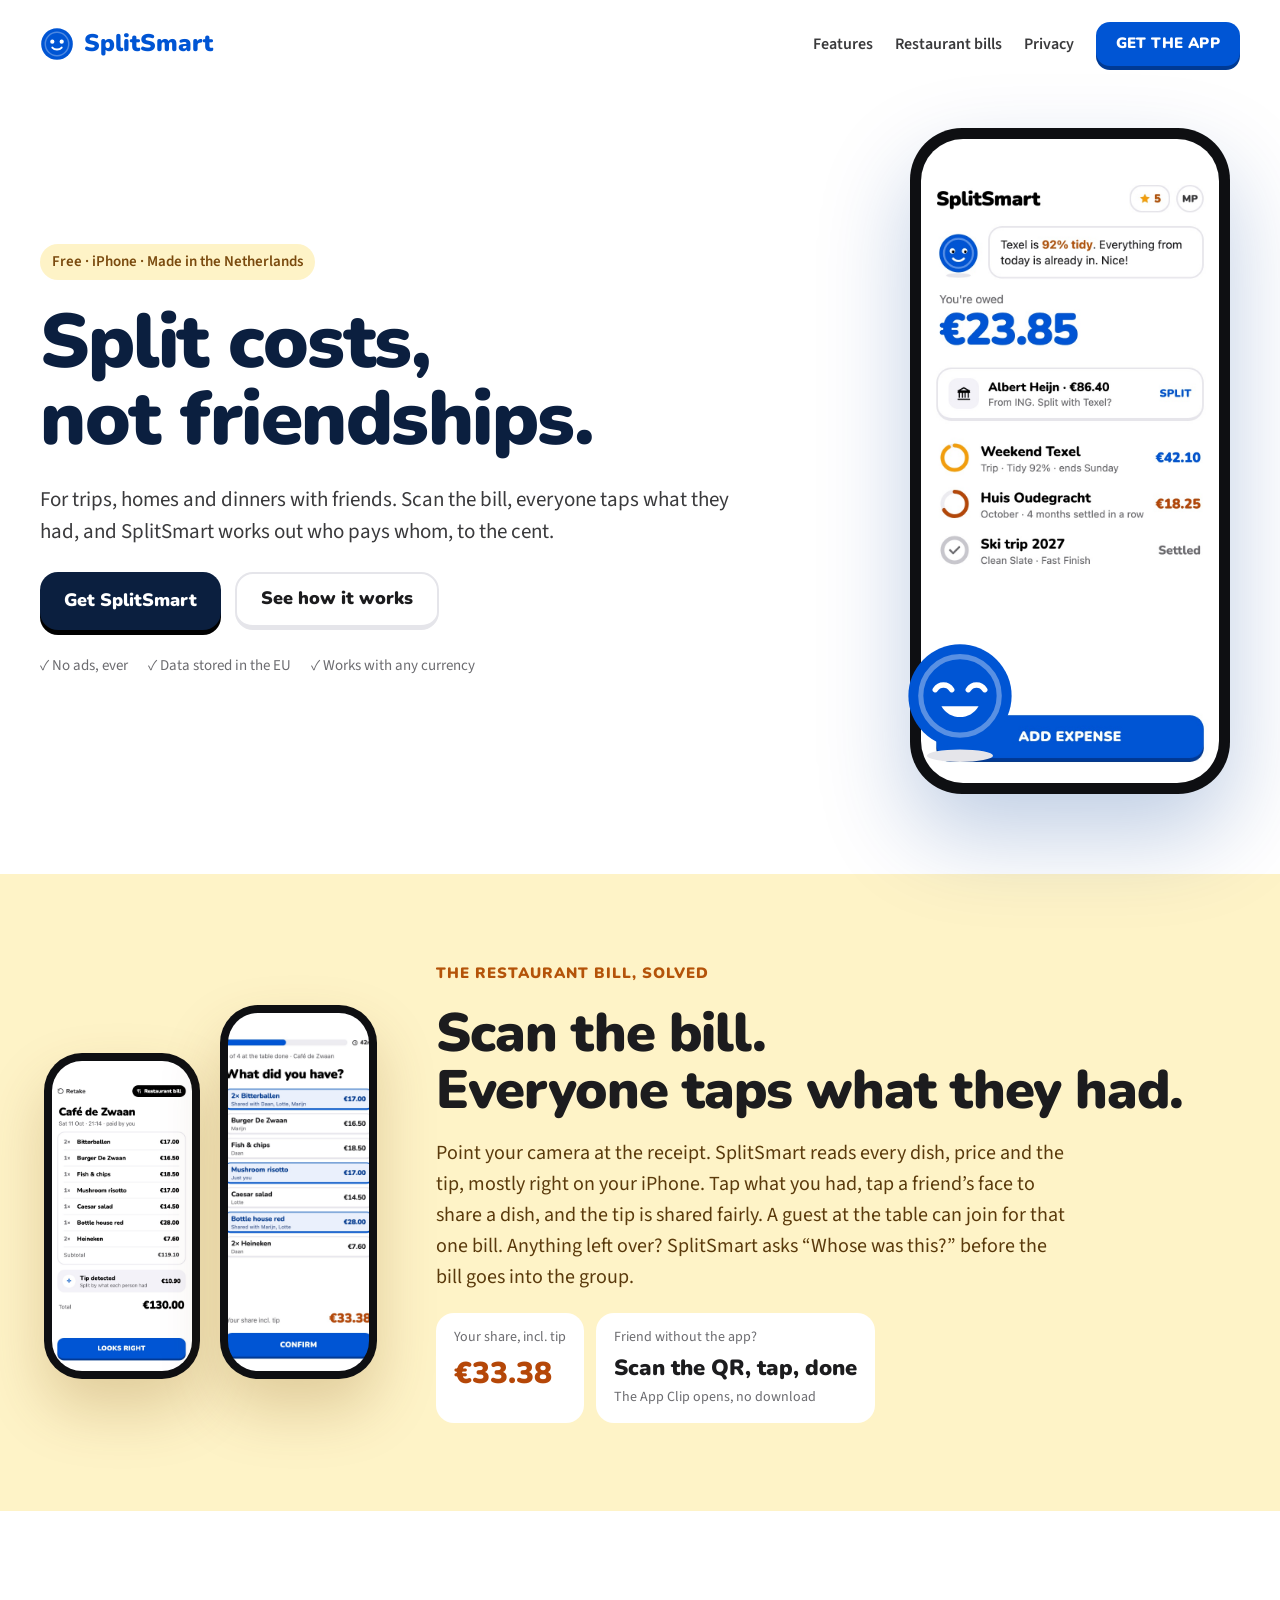
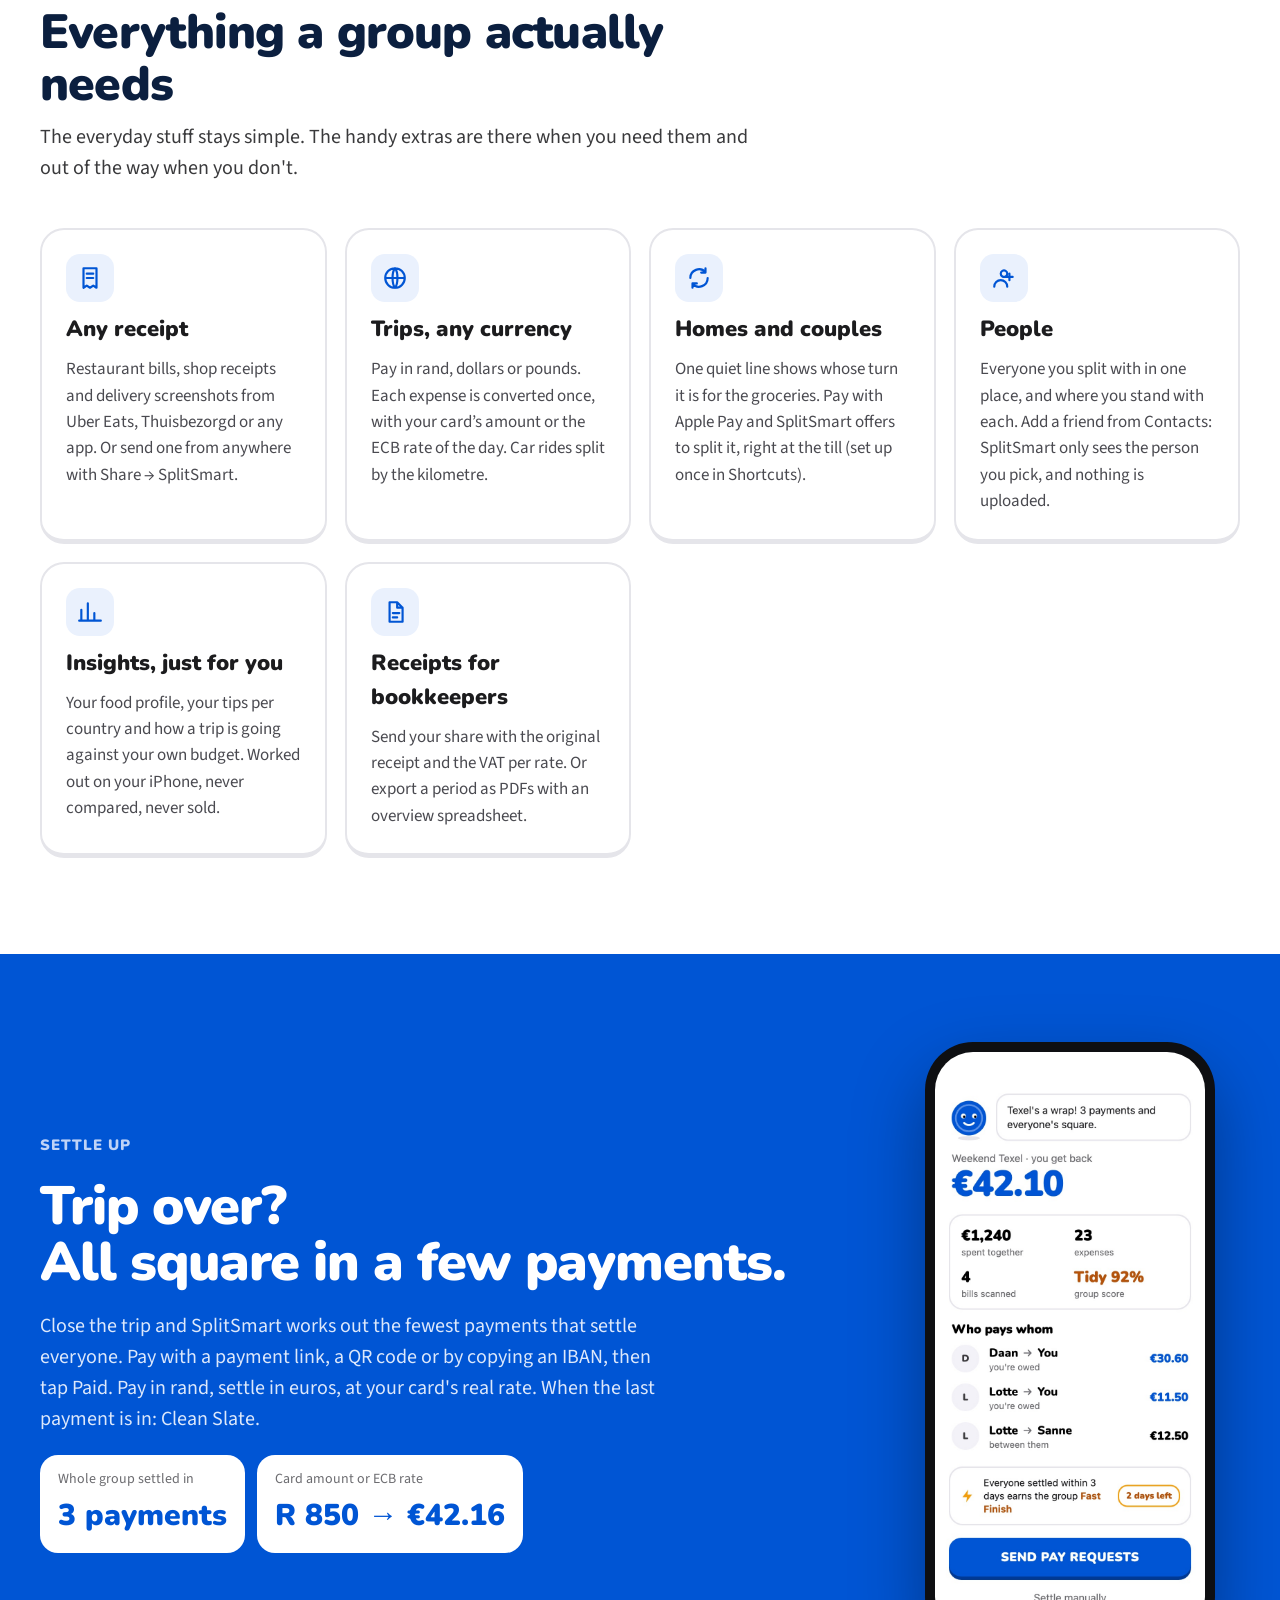
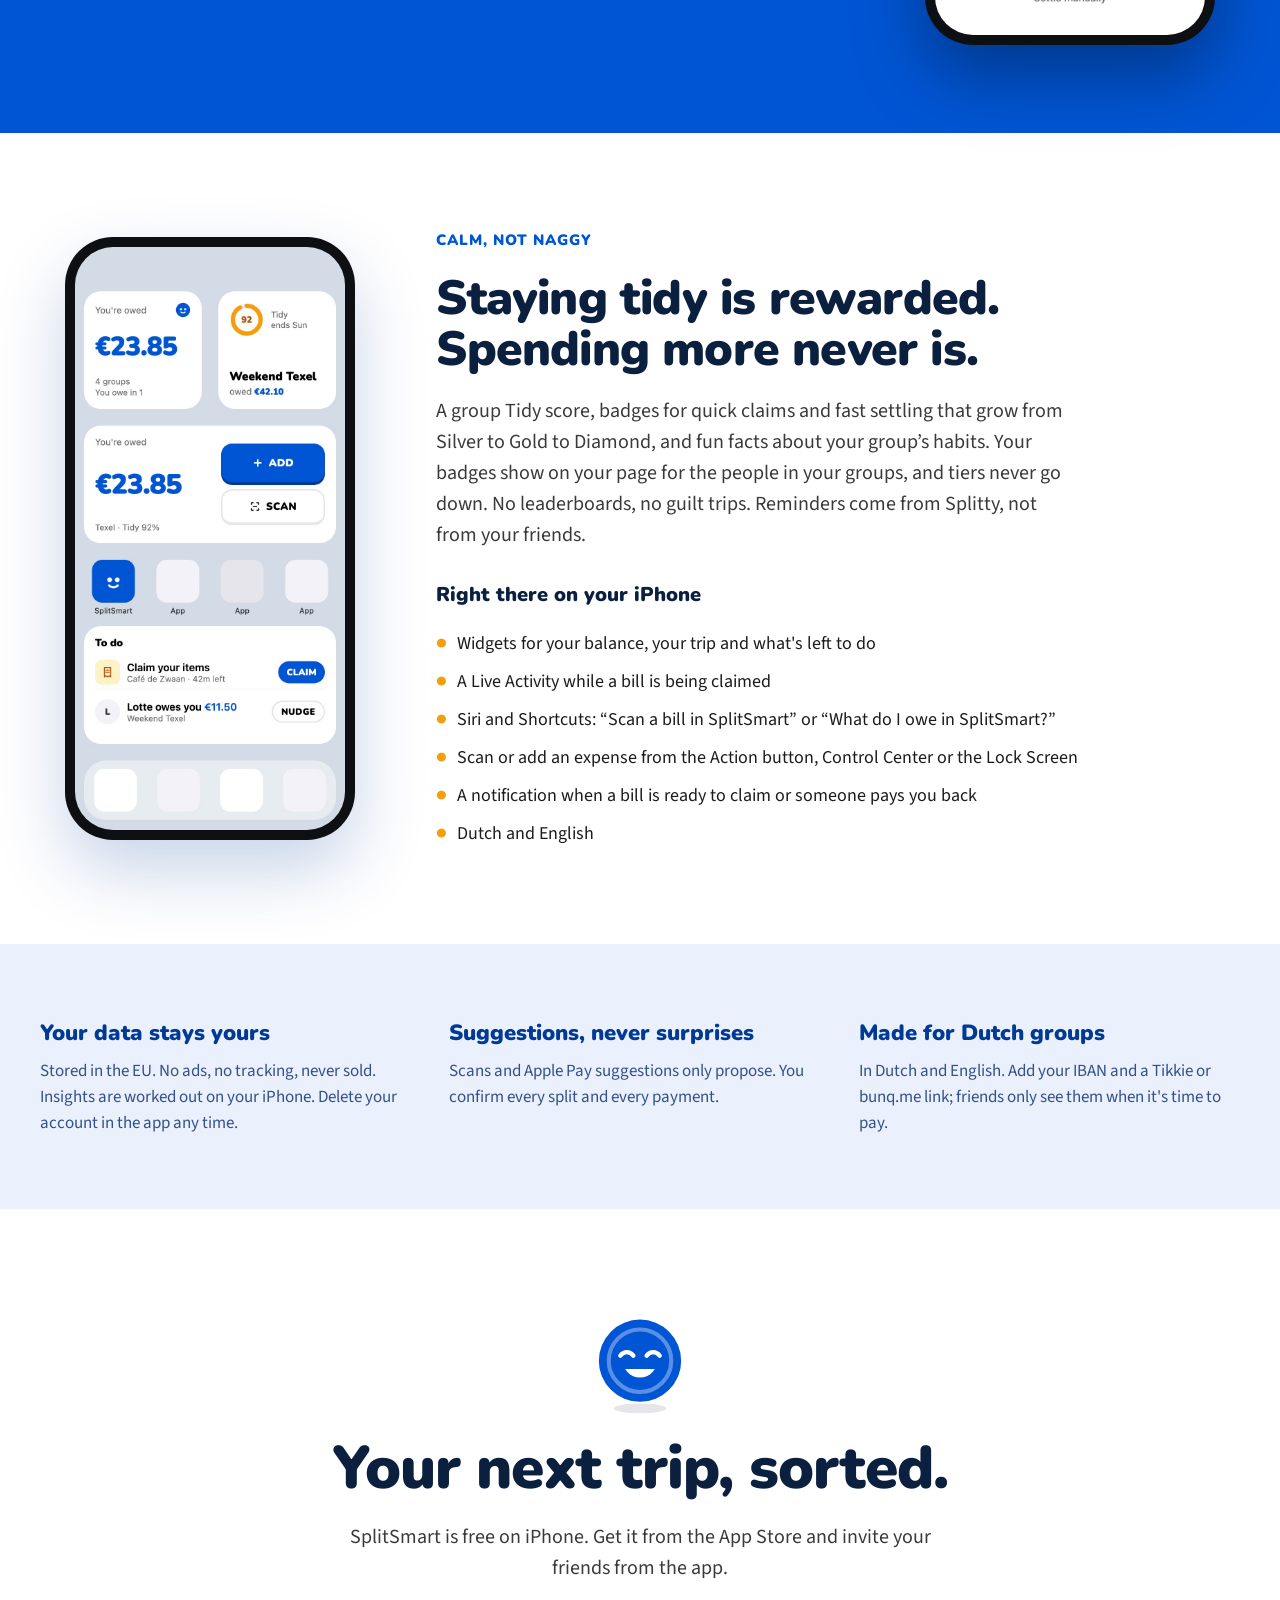
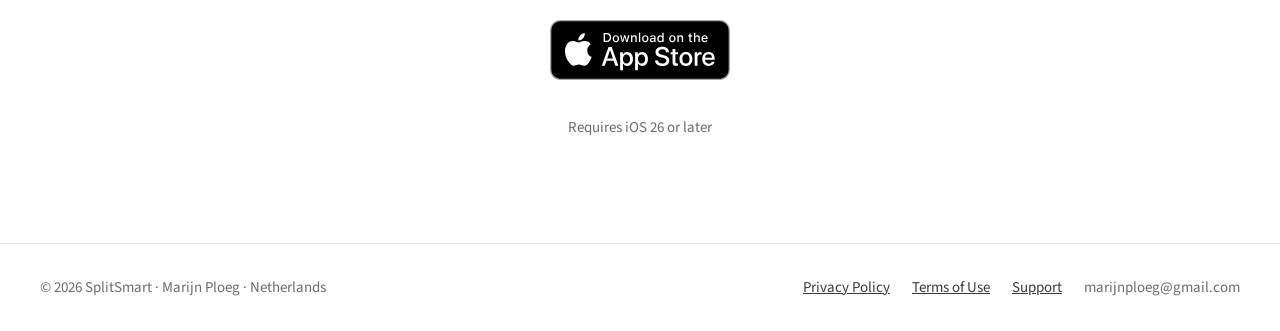
==== commit 43c2fce9: "getsplitsmart.com: no more beta, official App Store badge, App Store links on join/table, share imag" ====
--- a/index.html
+++ b/index.html
@@ -38,8 +38,7 @@
       <p style="margin: 0; font-size: 21px; color: #3A3A3C; max-width: 34em">For trips, homes and dinners with friends. Scan the bill, everyone taps what they had, and SplitSmart works out who pays whom, to the cent.</p>
       <div style="display: flex; flex-wrap: wrap; gap: 14px; align-items: center">
         <a href="#download" style="display: inline-flex; align-items: center; gap: 10px; height: 58px; padding: 0 24px; border-radius: 18px; background: #0B1F3F; box-shadow: 0 5px 0 #000000; color: #FFFFFF; text-decoration: none; font-family: 'Nunito', sans-serif; font-weight: 900; font-size: 18px">
-          <svg width="20" height="24" viewBox="0 0 17 20" fill="#FFFFFF" aria-hidden="true"><path d="M14.1 10.6c0-2.6 2.1-3.8 2.2-3.9-1.2-1.8-3.1-2-3.7-2-1.6-.2-3.1.9-3.9.9s-2-.9-3.4-.9C3.6 4.8 2 5.8 1.1 7.4c-1.8 3.2-.5 7.8 1.3 10.4.9 1.3 1.9 2.7 3.2 2.6 1.3-.1 1.8-.8 3.3-.8s2 .8 3.4.8c1.4 0 2.3-1.3 3.1-2.6 1-1.5 1.4-2.9 1.4-3-.1 0-2.7-1-2.7-4.2zM11.6 3c.7-.9 1.2-2 1-3.2-1 0-2.3.7-3 1.6-.7.8-1.2 2-1.1 3.1 1.2.1 2.3-.6 3.1-1.5z"></path></svg>
-          Join the beta
+          Get SplitSmart
         </a>
         <a href="#features" style="display: inline-flex; align-items: center; height: 58px; padding: 0 24px; border-radius: 18px; border: 2px solid #E5E5EA; border-bottom-width: 5px; box-sizing: border-box; color: #1C1C1E; text-decoration: none; font-family: 'Nunito', sans-serif; font-weight: 900; font-size: 18px">See how it works</a>
       </div>
@@ -186,11 +185,9 @@
   <section id="download" style="max-width: 1200px; margin: 0 auto; padding: 104px 24px; display: flex; flex-direction: column; align-items: center; gap: 22px; text-align: center">
     <svg width="96" height="102" viewBox="0 0 58 62" role="img" aria-label="Splitty, cheering"><ellipse cx="29" cy="58" rx="16" ry="3" fill="#E5E5EA"></ellipse><circle cx="29" cy="29" r="25" fill="#0055D4"></circle><circle cx="29" cy="29" r="19" fill="none" stroke="#FFFFFF" stroke-opacity="0.35" stroke-width="2.5"></circle><path d="M17 26c2-3 6-3 8 0" fill="none" stroke="#FFFFFF" stroke-width="2.6" stroke-linecap="round"></path><path d="M33 26c2-3 6-3 8 0" fill="none" stroke="#FFFFFF" stroke-width="2.6" stroke-linecap="round"></path><path d="M20 34c4 7 14 7 18 0z" fill="#FFFFFF"></path></svg>
     <h2 style="margin: 0; font-family: 'Nunito', sans-serif; font-weight: 900; font-size: clamp(36px, 5vw, 60px); line-height: 1.05; letter-spacing: -1px; color: #0B1F3F; text-wrap: balance">Your next trip, sorted.</h2>
-    <p style="margin: 0; font-size: 20px; color: #3A3A3C; max-width: 30em">SplitSmart is in beta on iPhone. Ask a friend who uses it for an invite, or get on the list for the App Store launch.</p>
-    <!-- TODO App Store launch: replace the beta paragraph above and the button below with the official "Download on the App Store" badge
-         (artwork from Apple's Marketing Resources, linked to the real App Store URL, e.g. https://apps.apple.com/app/idXXXXXXXXXX).
-         Don't add the badge or link before the app is live. -->
-    <a href="mailto:marijnploeg@gmail.com?subject=SplitSmart%20beta" style="display: inline-flex; align-items: center; gap: 10px; height: 60px; padding: 0 28px; border-radius: 18px; background: #0055D4; box-shadow: 0 5px 0 #003A94; color: #FFFFFF; text-decoration: none; font-family: 'Nunito', sans-serif; font-weight: 900; font-size: 19px; letter-spacing: 0.4px">ASK FOR A BETA INVITE</a>
+    <p style="margin: 0; font-size: 20px; color: #3A3A3C; max-width: 30em">SplitSmart is free on iPhone. Get it from the App Store and invite your friends from the app.</p>
+    <!-- Apple's official badge (developer.apple.com/app-store/marketing/guidelines): unmodified, black, one per page, ≥ 40 px high, clear space ¼ of its height. -->
+    <a href="https://apps.apple.com/app/id6823057643" style="display: inline-block; padding: 14px"><img src="images/app-store-badge.svg" alt="Download on the App Store" width="180" height="60" style="display: block; height: 60px; width: auto"></a>
     <span style="font-size: 15px; color: #6C6C70">Requires iOS 26 or later</span>
   </section>
 
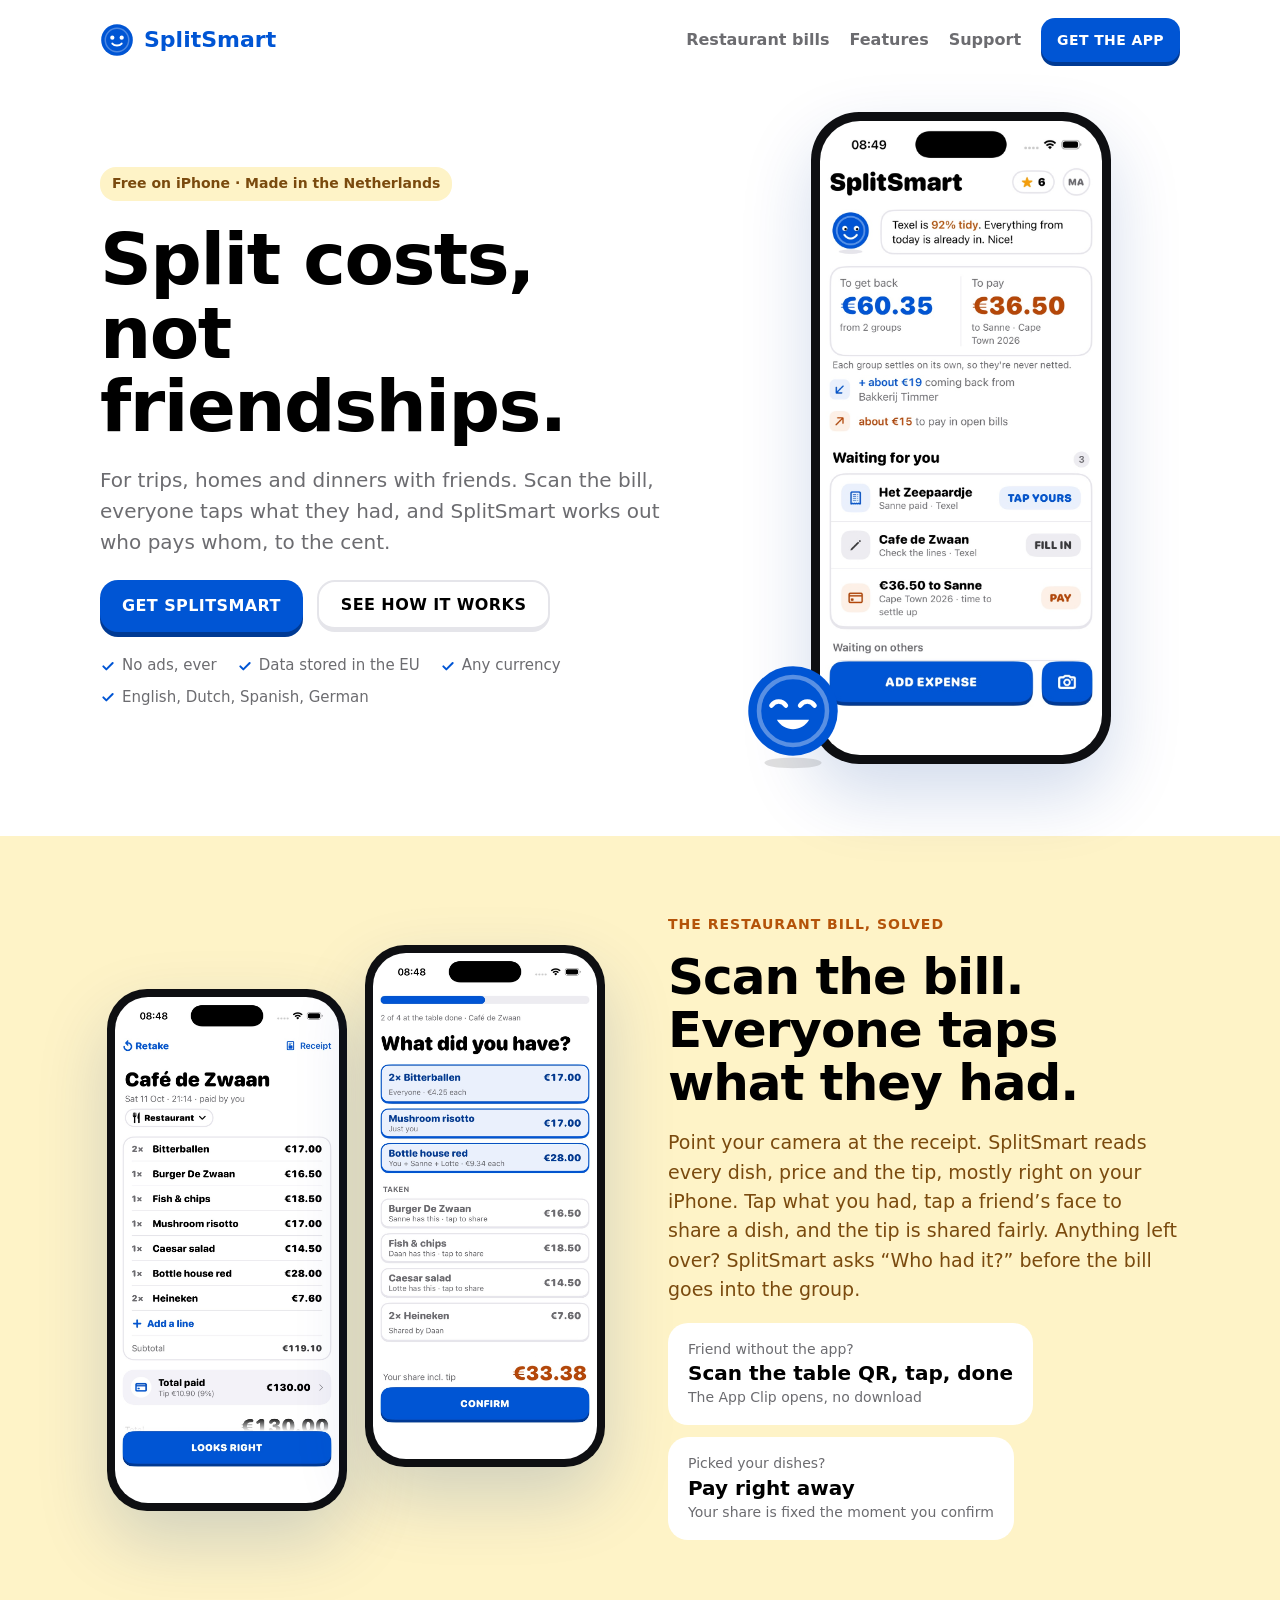
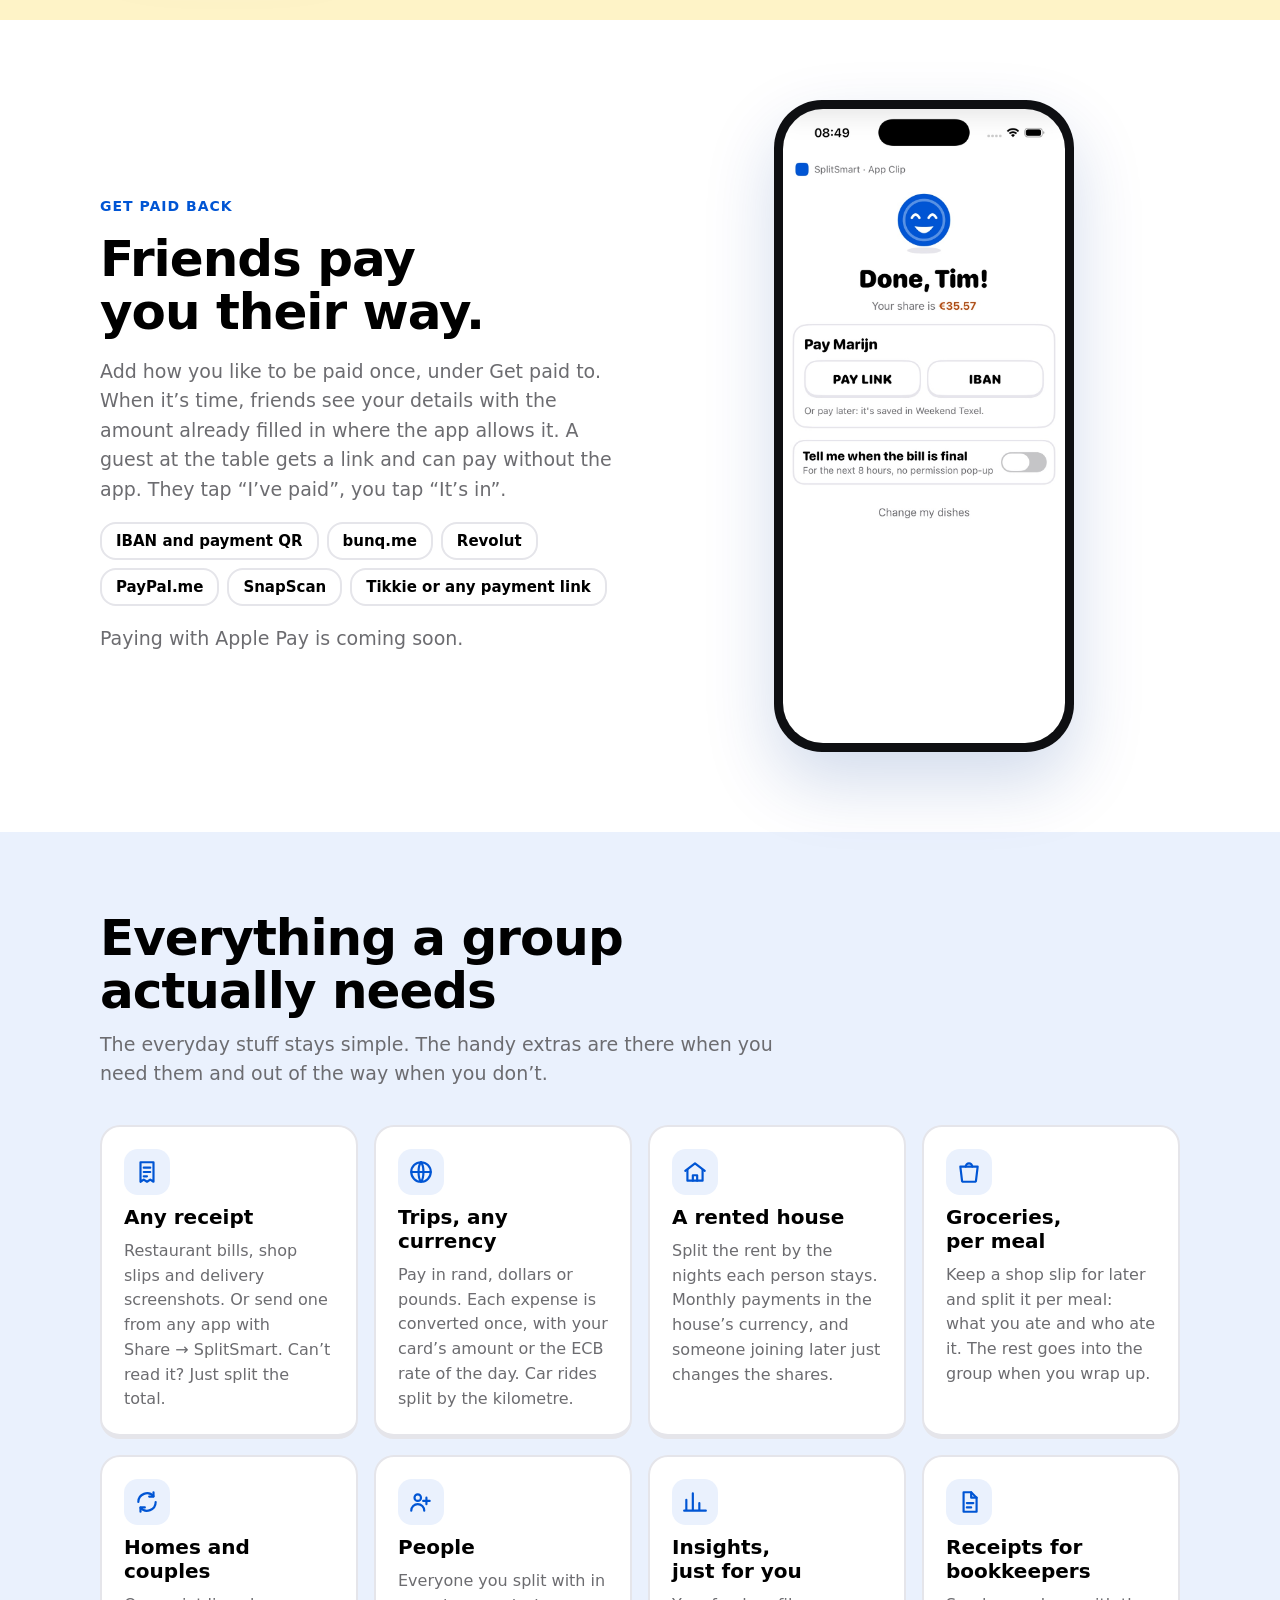
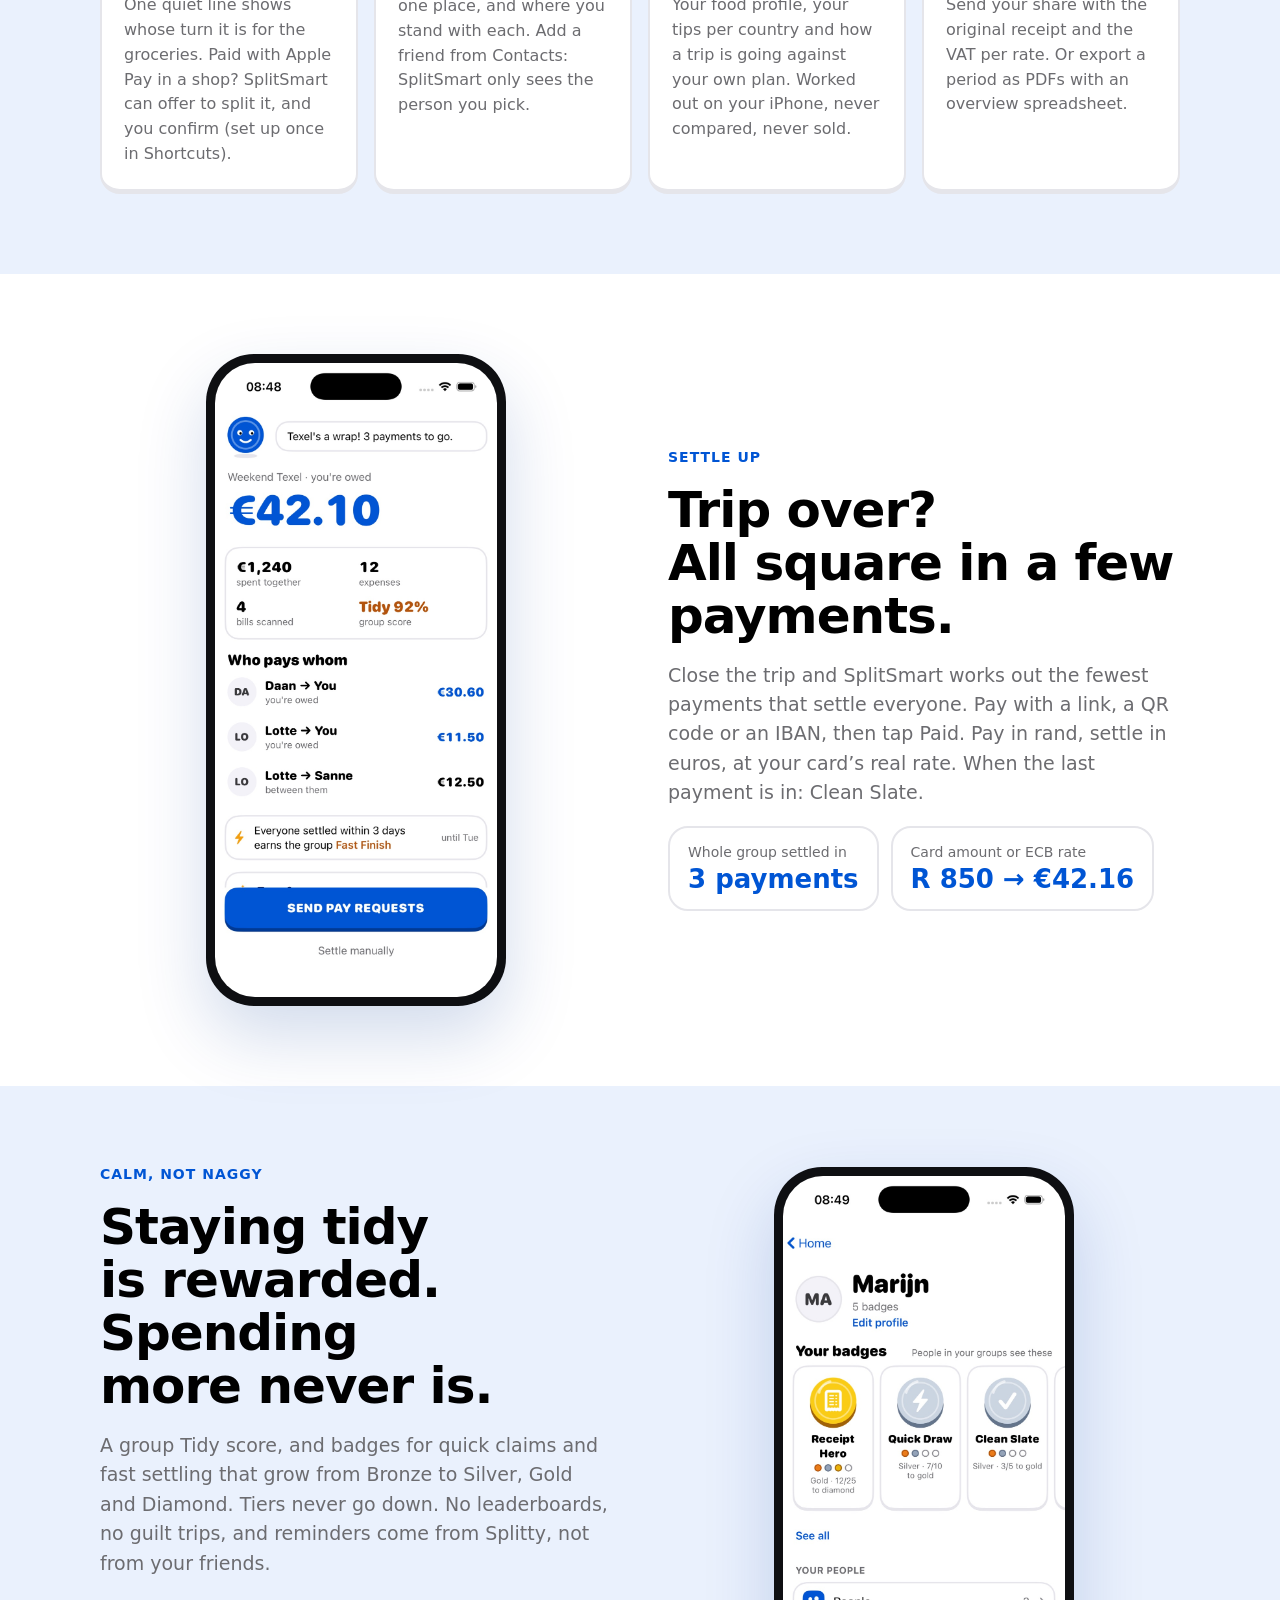
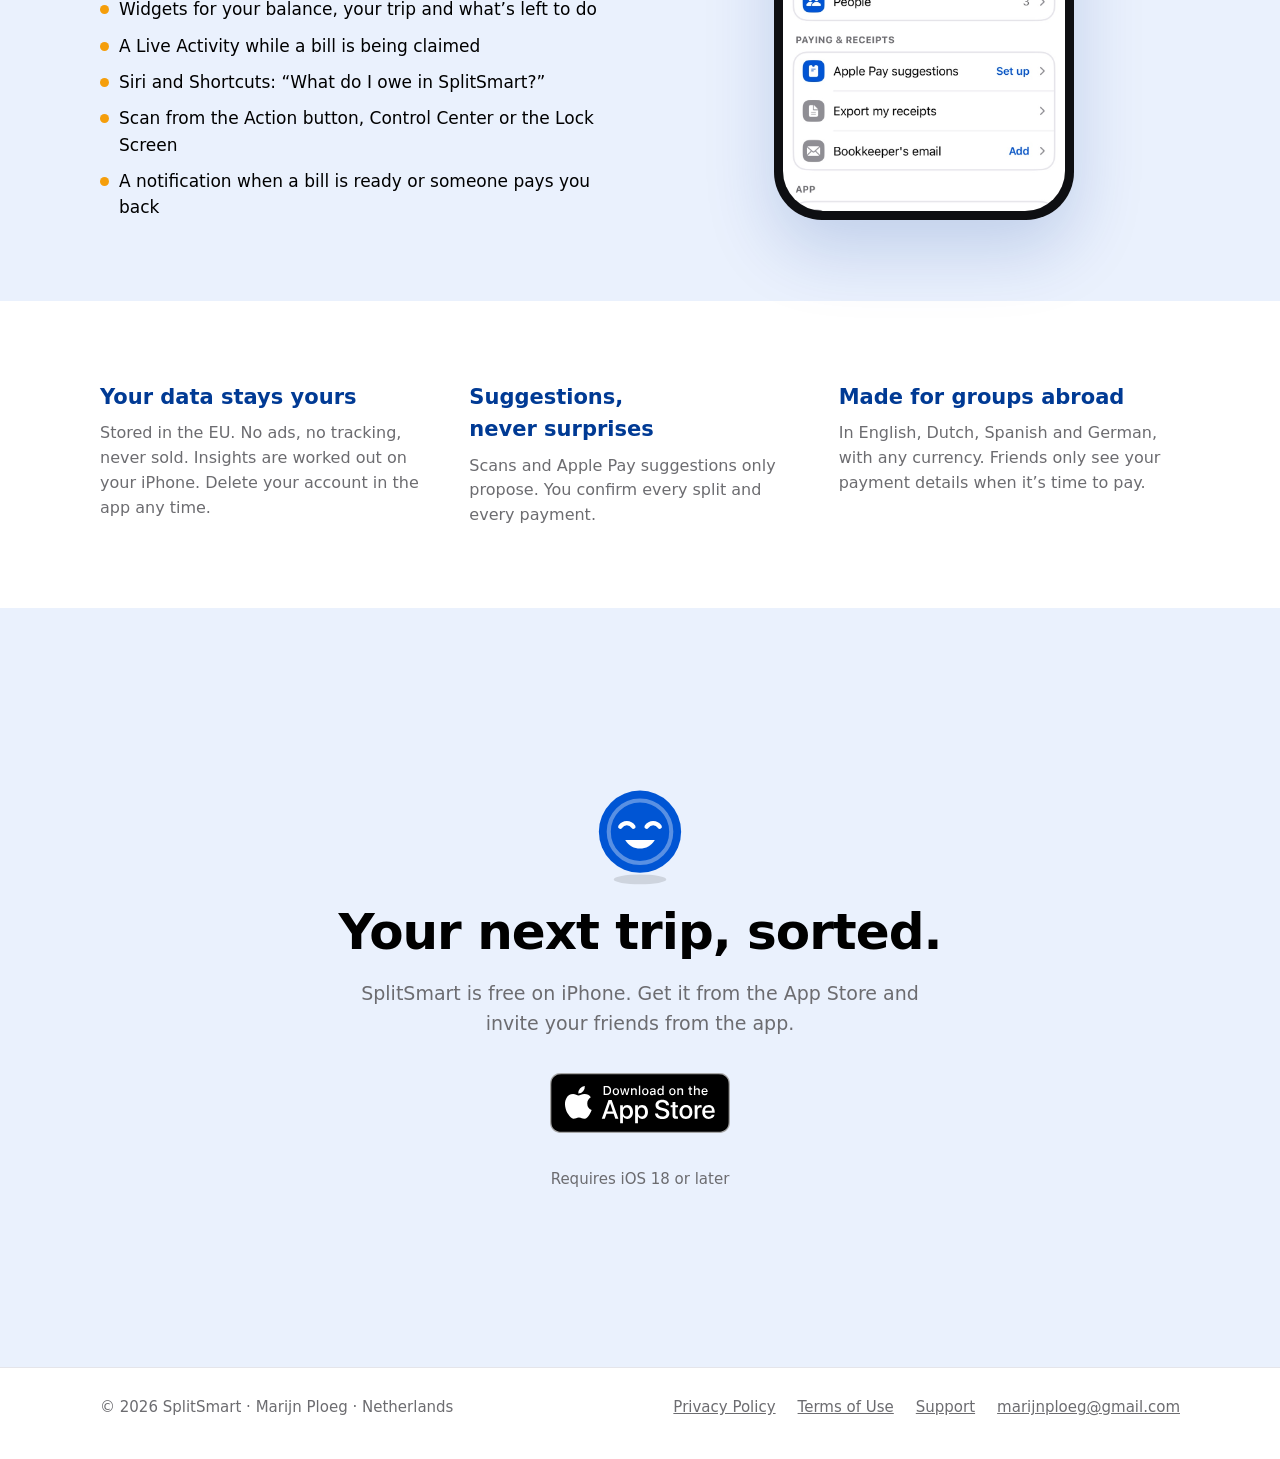
==== commit 2ff00789: "Site refresh for build 38: calm home page, Stripe card payments in privacy and terms, Dutch legal pa" ====
--- a/index.html
+++ b/index.html
@@ -4,205 +4,225 @@
 <meta charset="utf-8">
 <meta name="viewport" content="width=device-width, initial-scale=1">
 <title>SplitSmart · Split costs, not friendships</title>
-<meta name="description" content="SplitSmart splits shared costs between friends: scan the bill, everyone taps what they had. Trips, homes and dinners, any currency. Free on iPhone.">
+<meta name="description" content="SplitSmart splits shared costs between friends. Scan the bill, everyone taps what they had and pays you back their way. Trips, homes and dinners, any currency. Free on iPhone.">
 <meta property="og:title" content="SplitSmart · Split costs, not friendships">
 <meta property="og:description" content="Scan the bill, everyone taps what they had. Free on iPhone.">
-<meta property="og:image" content="images/main.jpg">
-<meta name="theme-color" content="#0055D4">
+<meta property="og:image" content="https://getsplitsmart.com/images/main.jpg">
+<meta property="og:url" content="https://getsplitsmart.com/">
+<meta name="theme-color" content="#FFFFFF" media="(prefers-color-scheme: light)">
+<meta name="theme-color" content="#000000" media="(prefers-color-scheme: dark)">
 <link rel="icon" href="data:image/svg+xml,%3Csvg xmlns='http://www.w3.org/2000/svg' viewBox='0 0 58 58'%3E%3Ccircle cx='29' cy='29' r='27' fill='%230055D4'/%3E%3Ccircle cx='21' cy='25' r='3.6' fill='%23fff'/%3E%3Ccircle cx='37' cy='25' r='3.6' fill='%23fff'/%3E%3Cpath d='M21 35c4 4.5 12 4.5 16 0' fill='none' stroke='%23fff' stroke-width='3.2' stroke-linecap='round'/%3E%3C/svg%3E">
-<link rel="preconnect" href="https://fonts.googleapis.com"><link href="https://fonts.googleapis.com/css2?family=Nunito:wght@700;800;900&amp;family=Source+Sans+3:wght@400;600&amp;display=swap" rel="stylesheet">
-<style>body{margin:0} html{scroll-behavior:smooth} a{color:#0055D4} a:hover{color:#003A94} a:focus-visible{outline:3px solid #0055D4;outline-offset:3px;border-radius:8px} img{max-width:100%} @media (prefers-reduced-motion: reduce){html{scroll-behavior:auto}}</style>
-<!-- Cookieless visit counts (TelemetryDeck); the App ID lives only in site/analytics.js -->
+<link rel="stylesheet" href="site.css">
+<!-- Cookieless visit counts (TelemetryDeck); the App ID lives only in analytics.js -->
 <script src="analytics.js" defer></script>
 </head>
 <body>
-<div style="width: 100%; background: #FFFFFF; color: #1C1C1E; font-family: 'Source Sans 3', -apple-system, system-ui, sans-serif; font-size: 18px; line-height: 1.55">
-
-  <header style="max-width: 1200px; margin: 0 auto; padding: 22px 24px; display: flex; flex-wrap: wrap; align-items: center; justify-content: space-between; gap: 16px">
-    <a href="#top" style="display: flex; align-items: center; gap: 10px; text-decoration: none; color: #0055D4; font-family: 'Nunito', sans-serif; font-weight: 900; font-size: 24px">
-      <svg width="34" height="34" viewBox="0 0 58 58" aria-hidden="true"><circle cx="29" cy="29" r="27" fill="#0055D4"></circle><circle cx="29" cy="29" r="20" fill="none" stroke="#FFFFFF" stroke-opacity="0.3" stroke-width="2.5"></circle><circle cx="21" cy="25" r="3.6" fill="#FFFFFF"></circle><circle cx="37" cy="25" r="3.6" fill="#FFFFFF"></circle><path d="M21 35c4 4.5 12 4.5 16 0" fill="none" stroke="#FFFFFF" stroke-width="3.2" stroke-linecap="round"></path></svg>
+<a class="skip" href="#main">Skip to content</a>
+
+<header class="site-header">
+  <div class="wrap">
+    <a class="brand" href="./" aria-label="SplitSmart home">
+      <svg width="34" height="34" viewBox="0 0 58 58" aria-hidden="true"><circle cx="29" cy="29" r="27" fill="#0055D4"/><circle cx="29" cy="29" r="20" fill="none" stroke="#FFFFFF" stroke-opacity="0.3" stroke-width="2.5"/><circle cx="21" cy="25" r="3.6" fill="#FFFFFF"/><circle cx="37" cy="25" r="3.6" fill="#FFFFFF"/><path d="M21 35c4 4.5 12 4.5 16 0" fill="none" stroke="#FFFFFF" stroke-width="3.2" stroke-linecap="round"/></svg>
       SplitSmart
     </a>
-    <nav aria-label="Main" style="display: flex; flex-wrap: wrap; align-items: center; gap: 22px; font-weight: 600; font-size: 16px">
-      <a href="#features" style="color: #3A3A3C; text-decoration: none">Features</a>
-      <a href="#bill" style="color: #3A3A3C; text-decoration: none">Restaurant bills</a>
-      <a href="privacy/" style="color: #3A3A3C; text-decoration: none">Privacy</a>
-      <a href="#download" style="display: inline-flex; align-items: center; height: 44px; padding: 0 20px; border-radius: 14px; background: #0055D4; box-shadow: 0 4px 0 #003A94; color: #FFFFFF; text-decoration: none; font-family: 'Nunito', sans-serif; font-weight: 900; letter-spacing: 0.4px; font-size: 15px">GET THE APP</a>
+    <nav class="site-nav" aria-label="Main">
+      <a class="hide-sm" href="#bill">Restaurant bills</a>
+      <a class="hide-sm" href="#features">Features</a>
+      <a class="hide-xs" href="support/">Support</a>
+      <a class="btn btn-primary btn-small" href="#download">Get the app</a>
     </nav>
-  </header>
-
-  <section id="top" style="max-width: 1200px; margin: 0 auto; padding: 40px 24px 80px; display: flex; flex-wrap: wrap; align-items: center; gap: 56px">
-    <div style="flex: 999 1 460px; min-width: 0; display: flex; flex-direction: column; gap: 24px">
-      <span style="align-self: flex-start; padding: 6px 12px; border-radius: 999px; background: #FEF3C7; color: #7A4A0E; font-weight: 600; font-size: 15px">Free · iPhone · Made in the Netherlands</span>
-      <h1 style="margin: 0; font-family: 'Nunito', sans-serif; font-weight: 900; font-size: clamp(44px, 6vw, 76px); line-height: 1.02; letter-spacing: -1.5px; color: #0B1F3F; text-wrap: balance">Split costs,<br>not friendships.</h1>
-      <p style="margin: 0; font-size: 21px; color: #3A3A3C; max-width: 34em">For trips, homes and dinners with friends. Scan the bill, everyone taps what they had, and SplitSmart works out who pays whom, to the cent.</p>
-      <div style="display: flex; flex-wrap: wrap; gap: 14px; align-items: center">
-        <a href="#download" style="display: inline-flex; align-items: center; gap: 10px; height: 58px; padding: 0 24px; border-radius: 18px; background: #0B1F3F; box-shadow: 0 5px 0 #000000; color: #FFFFFF; text-decoration: none; font-family: 'Nunito', sans-serif; font-weight: 900; font-size: 18px">
-          Get SplitSmart
-        </a>
-        <a href="#features" style="display: inline-flex; align-items: center; height: 58px; padding: 0 24px; border-radius: 18px; border: 2px solid #E5E5EA; border-bottom-width: 5px; box-sizing: border-box; color: #1C1C1E; text-decoration: none; font-family: 'Nunito', sans-serif; font-weight: 900; font-size: 18px">See how it works</a>
-      </div>
-      <div style="display: flex; flex-wrap: wrap; gap: 20px; font-size: 15px; color: #6C6C70">
-        <span>✓ No ads, ever</span><span>✓ Data stored in the EU</span><span>✓ Works with any currency</span>
-      </div>
-    </div>
-    <div style="flex: 1 1 340px; min-width: 0; display: flex; justify-content: center; position: relative">
-      <div style="width: 320px; max-width: 100%; aspect-ratio: 1000 / 2080; border-radius: 52px; background: #0E0F12; padding: 11px; box-sizing: border-box; box-shadow: 0 40px 90px rgba(0,58,148,0.25)">
-        <img src="images/main.jpg" alt="SplitSmart home screen showing you are owed €23.85 across your groups" style="display: block; width: 100%; height: 100%; object-fit: cover; object-position: top; border-radius: 42px">
-      </div>
-      <svg width="120" height="128" viewBox="0 0 58 62" role="img" aria-label="Splitty, the SplitSmart mascot, smiling" style="position: absolute; left: 0; bottom: 30px"><ellipse cx="29" cy="58" rx="16" ry="3" fill="#E5E5EA"></ellipse><circle cx="29" cy="29" r="25" fill="#0055D4"></circle><circle cx="29" cy="29" r="19" fill="none" stroke="#FFFFFF" stroke-opacity="0.35" stroke-width="2.5"></circle><path d="M17 26c2-3 6-3 8 0" fill="none" stroke="#FFFFFF" stroke-width="2.6" stroke-linecap="round"></path><path d="M33 26c2-3 6-3 8 0" fill="none" stroke="#FFFFFF" stroke-width="2.6" stroke-linecap="round"></path><path d="M20 34c4 7 14 7 18 0z" fill="#FFFFFF"></path></svg>
-    </div>
-  </section>
-
-  <section id="bill" style="background: #FEF3C7">
-    <div style="max-width: 1200px; margin: 0 auto; padding: 88px 24px; display: flex; flex-wrap: wrap-reverse; align-items: center; gap: 56px">
-      <div style="flex: 1 1 340px; min-width: 0; display: flex; justify-content: center; gap: 20px">
-        <div style="width: 230px; max-width: 46%; aspect-ratio: 1000 / 2080; border-radius: 38px; background: #0E0F12; padding: 8px; box-sizing: border-box; box-shadow: 0 30px 60px rgba(120,70,0,0.22); margin-top: 48px">
-          <img src="images/receiptitems.jpg" alt="A scanned restaurant bill with every item and the tip" style="display: block; width: 100%; height: 100%; object-fit: cover; object-position: top; border-radius: 30px">
+  </div>
+</header>
+
+<main id="main">
+
+  <section class="hero" aria-labelledby="hero-h">
+    <div class="wrap">
+      <div class="hero-copy">
+        <span class="pill">Free on iPhone · Made in the Netherlands</span>
+        <h1 id="hero-h">Split costs,<br>not friendships.</h1>
+        <p class="lead">For trips, homes and dinners with friends. Scan the bill, everyone taps what they had, and SplitSmart works out who pays whom, to the cent.</p>
+        <div class="actions">
+          <a class="btn btn-primary" href="#download">Get SplitSmart</a>
+          <a class="btn btn-secondary" href="#bill">See how it works</a>
         </div>
-        <div style="width: 230px; max-width: 46%; aspect-ratio: 1000 / 2080; border-radius: 38px; background: #0E0F12; padding: 8px; box-sizing: border-box; box-shadow: 0 30px 60px rgba(120,70,0,0.22)">
-          <img src="images/receiptclaim.jpg" alt="Each friend taps the items they had" style="display: block; width: 100%; height: 100%; object-fit: cover; object-position: top; border-radius: 30px">
+        <ul class="ticks">
+          <li><svg width="16" height="16" viewBox="0 0 24 24" fill="none" stroke="currentColor" stroke-width="3" stroke-linecap="round" stroke-linejoin="round" aria-hidden="true"><path d="M5 12.5l4.5 4.5L19 7.5"/></svg>No ads, ever</li>
+          <li><svg width="16" height="16" viewBox="0 0 24 24" fill="none" stroke="currentColor" stroke-width="3" stroke-linecap="round" stroke-linejoin="round" aria-hidden="true"><path d="M5 12.5l4.5 4.5L19 7.5"/></svg>Data stored in the EU</li>
+          <li><svg width="16" height="16" viewBox="0 0 24 24" fill="none" stroke="currentColor" stroke-width="3" stroke-linecap="round" stroke-linejoin="round" aria-hidden="true"><path d="M5 12.5l4.5 4.5L19 7.5"/></svg>Any currency</li>
+          <li><svg width="16" height="16" viewBox="0 0 24 24" fill="none" stroke="currentColor" stroke-width="3" stroke-linecap="round" stroke-linejoin="round" aria-hidden="true"><path d="M5 12.5l4.5 4.5L19 7.5"/></svg>English, Dutch, Spanish, German</li>
+        </ul>
+      </div>
+      <div class="hero-art">
+        <div class="phone"><img src="images/main.jpg" alt="SplitSmart Home: €60.35 to get back, €36.50 to pay, and what's waiting for you" width="900" height="1957" fetchpriority="high"></div>
+        <svg class="splitty" width="104" height="111" viewBox="0 0 58 62" role="img" aria-label="Splitty, the SplitSmart mascot, smiling"><ellipse cx="29" cy="58" rx="16" ry="3" fill="#000000" fill-opacity="0.12"/><circle cx="29" cy="29" r="25" fill="#0055D4"/><circle cx="29" cy="29" r="19" fill="none" stroke="#FFFFFF" stroke-opacity="0.35" stroke-width="2.5"/><path d="M17 26c2-3 6-3 8 0" fill="none" stroke="#FFFFFF" stroke-width="2.6" stroke-linecap="round"/><path d="M33 26c2-3 6-3 8 0" fill="none" stroke="#FFFFFF" stroke-width="2.6" stroke-linecap="round"/><path d="M20 34c4 7 14 7 18 0z" fill="#FFFFFF"/></svg>
+      </div>
+    </div>
+  </section>
+
+  <section id="bill" class="band warm" aria-labelledby="bill-h">
+    <div class="wrap split flip">
+      <div class="copy">
+        <span class="eyebrow">The restaurant bill, solved</span>
+        <h2 id="bill-h" class="big">Scan the bill.<br>Everyone taps what they had.</h2>
+        <p>Point your camera at the receipt. SplitSmart reads every dish, price and the tip, mostly right on your iPhone. Tap what you had, tap a friend&rsquo;s face to share a dish, and the tip is shared fairly. Anything left over? SplitSmart asks &ldquo;Who had it?&rdquo; before the bill goes into the group.</p>
+        <div class="stats">
+          <div class="stat"><span>Friend without the app?</span><b class="plain">Scan the table QR, tap, done</b><span>The App Clip opens, no download</span></div>
+          <div class="stat"><span>Picked your dishes?</span><b class="plain">Pay right away</b><span>Your share is fixed the moment you confirm</span></div>
         </div>
       </div>
-      <div style="flex: 999 1 440px; min-width: 0; display: flex; flex-direction: column; gap: 20px">
-        <span style="font-family: 'Nunito', sans-serif; font-weight: 900; font-size: 15px; letter-spacing: 1px; color: #B45309">THE RESTAURANT BILL, SOLVED</span>
-        <h2 style="margin: 0; font-family: 'Nunito', sans-serif; font-weight: 900; font-size: clamp(36px, 4.5vw, 54px); line-height: 1.05; letter-spacing: -1px; color: #1C1C1E; text-wrap: balance">Scan the bill.<br>Everyone taps what they had.</h2>
-        <p style="margin: 0; font-size: 20px; color: #5A3A0C; max-width: 32em">Point your camera at the receipt. SplitSmart reads every dish, price and the tip, mostly right on your iPhone. Tap what you had, tap a friend&rsquo;s face to share a dish, and the tip is shared fairly. A guest at the table can join for that one bill. Anything left over? SplitSmart asks &ldquo;Whose was this?&rdquo; before the bill goes into the group.</p>
-        <div style="display: flex; flex-wrap: wrap; gap: 12px">
-          <div style="padding: 14px 18px; border-radius: 18px; background: #FFFFFF; display: flex; flex-direction: column; gap: 2px"><span style="font-size: 14px; color: #6C6C70">Your share, incl. tip</span><span style="font-family: 'Nunito', sans-serif; font-weight: 900; font-size: 30px; color: #B54708">€33.38</span></div>
-          <div style="padding: 14px 18px; border-radius: 18px; background: #FFFFFF; display: flex; flex-direction: column; gap: 2px"><span style="font-size: 14px; color: #6C6C70">Friend without the app?</span><span style="font-family: 'Nunito', sans-serif; font-weight: 900; font-size: 22px; color: #1C1C1E">Scan the QR, tap, done</span><span style="font-size: 14px; color: #6C6C70">The App Clip opens, no download</span></div>
+      <div class="phones">
+        <div class="phone sm"><img src="images/bill-items.jpg" alt="A scanned restaurant bill with every dish, the tip and the total" width="900" height="1957" loading="lazy"></div>
+        <div class="phone sm"><img src="images/bill-claim.jpg" alt="Tapping the dishes you had, with your share including the tip" width="900" height="1957" loading="lazy"></div>
+      </div>
+    </div>
+  </section>
+
+  <section class="band" aria-labelledby="paid-h">
+    <div class="wrap split">
+      <div class="copy">
+        <span class="eyebrow">Get paid back</span>
+        <h2 id="paid-h" class="big">Friends pay you their way.</h2>
+        <p>Add how you like to be paid once, under Get paid to. When it&rsquo;s time, friends see your details with the amount already filled in where the app allows it. A guest at the table gets a link and can pay without the app. They tap &ldquo;I&rsquo;ve paid&rdquo;, you tap &ldquo;It&rsquo;s in&rdquo;.</p>
+        <ul class="chips" aria-label="Ways to get paid">
+          <li>IBAN and payment QR</li>
+          <li>bunq.me</li>
+          <li>Revolut</li>
+          <li>PayPal.me</li>
+          <li>SnapScan</li>
+          <li>Tikkie or any payment link</li>
+        </ul>
+        <p class="soon">Paying with Apple Pay is coming soon.</p>
+      </div>
+      <div class="phones">
+        <div class="phone"><img src="images/table-clip.jpg" alt="The App Clip after a friend picked their dishes: their share and a pay link or IBAN to pay you" width="900" height="1957" loading="lazy"></div>
+      </div>
+    </div>
+  </section>
+
+  <section id="features" class="band tint" aria-labelledby="features-h">
+    <div class="wrap">
+      <div class="section-head">
+        <h2 id="features-h" class="big">Everything a group actually needs</h2>
+        <p>The everyday stuff stays simple. The handy extras are there when you need them and out of the way when you don&rsquo;t.</p>
+      </div>
+      <div class="grid">
+        <article class="card">
+          <div class="icon"><svg viewBox="0 0 24 24" fill="none" stroke="currentColor" stroke-width="2" stroke-linecap="round" stroke-linejoin="round" aria-hidden="true"><path d="M6 3h12v18l-3-2-3 2-3-2-3 2z"/><path d="M9 8h6M9 12h6M9 16h3"/></svg></div>
+          <h3>Any receipt</h3>
+          <p>Restaurant bills, shop slips and delivery screenshots. Or send one from any app with Share&nbsp;&rarr;&nbsp;SplitSmart. Can&rsquo;t read it? Just split the total.</p>
+        </article>
+        <article class="card">
+          <div class="icon"><svg viewBox="0 0 24 24" fill="none" stroke="currentColor" stroke-width="2" stroke-linecap="round" stroke-linejoin="round" aria-hidden="true"><circle cx="12" cy="12" r="9"/><path d="M3 12h18M12 3c3 3.5 3 14.5 0 18M12 3c-3 3.5-3 14.5 0 18"/></svg></div>
+          <h3>Trips, any currency</h3>
+          <p>Pay in rand, dollars or pounds. Each expense is converted once, with your card&rsquo;s amount or the ECB rate of the day. Car rides split by the kilometre.</p>
+        </article>
+        <article class="card">
+          <div class="icon"><svg viewBox="0 0 24 24" fill="none" stroke="currentColor" stroke-width="2" stroke-linecap="round" stroke-linejoin="round" aria-hidden="true"><path d="M3 11l9-7 9 7"/><path d="M5 10v10h14V10"/><path d="M10 20v-5h4v5"/></svg></div>
+          <h3>A rented house</h3>
+          <p>Split the rent by the nights each person stays. Monthly payments in the house&rsquo;s currency, and someone joining later just changes the shares.</p>
+        </article>
+        <article class="card">
+          <div class="icon"><svg viewBox="0 0 24 24" fill="none" stroke="currentColor" stroke-width="2" stroke-linecap="round" stroke-linejoin="round" aria-hidden="true"><path d="M4 7h16l-1.5 12.5a1.5 1.5 0 0 1-1.5 1.5H7a1.5 1.5 0 0 1-1.5-1.5z"/><path d="M9 7a3 3 0 0 1 6 0"/></svg></div>
+          <h3>Groceries, per meal</h3>
+          <p>Keep a shop slip for later and split it per meal: what you ate and who ate it. The rest goes into the group when you wrap up.</p>
+        </article>
+        <article class="card">
+          <div class="icon"><svg viewBox="0 0 24 24" fill="none" stroke="currentColor" stroke-width="2" stroke-linecap="round" stroke-linejoin="round" aria-hidden="true"><path d="M4 12a8 8 0 0 1 14-5.3"/><path d="M18 3v4h-4"/><path d="M20 12a8 8 0 0 1-14 5.3"/><path d="M6 21v-4h4"/></svg></div>
+          <h3>Homes and couples</h3>
+          <p>One quiet line shows whose turn it is for the groceries. Paid with Apple Pay in a shop? SplitSmart can offer to split it, and you confirm (set up once in Shortcuts).</p>
+        </article>
+        <article class="card">
+          <div class="icon"><svg viewBox="0 0 24 24" fill="none" stroke="currentColor" stroke-width="2" stroke-linecap="round" stroke-linejoin="round" aria-hidden="true"><circle cx="9" cy="8" r="3"/><path d="M3 20c0-3.3 2.7-6 6-6s6 2.7 6 6"/><path d="M17 8v6M14 11h6"/></svg></div>
+          <h3>People</h3>
+          <p>Everyone you split with in one place, and where you stand with each. Add a friend from Contacts: SplitSmart only sees the person you pick.</p>
+        </article>
+        <article class="card">
+          <div class="icon"><svg viewBox="0 0 24 24" fill="none" stroke="currentColor" stroke-width="2" stroke-linecap="round" stroke-linejoin="round" aria-hidden="true"><path d="M4 20V10M10 20V4M16 20v-7M22 20H2"/></svg></div>
+          <h3>Insights, just for you</h3>
+          <p>Your food profile, your tips per country and how a trip is going against your own plan. Worked out on your iPhone, never compared, never sold.</p>
+        </article>
+        <article class="card">
+          <div class="icon"><svg viewBox="0 0 24 24" fill="none" stroke="currentColor" stroke-width="2" stroke-linecap="round" stroke-linejoin="round" aria-hidden="true"><path d="M7 3h7l5 5v13H7z"/><path d="M14 3v5h5M10 13h6M10 17h4"/></svg></div>
+          <h3>Receipts for bookkeepers</h3>
+          <p>Send your share with the original receipt and the VAT per rate. Or export a period as PDFs with an overview spreadsheet.</p>
+        </article>
+      </div>
+    </div>
+  </section>
+
+  <section class="band" aria-labelledby="settle-h">
+    <div class="wrap split flip">
+      <div class="copy">
+        <span class="eyebrow">Settle up</span>
+        <h2 id="settle-h" class="big">Trip over?<br>All square in a few payments.</h2>
+        <p>Close the trip and SplitSmart works out the fewest payments that settle everyone. Pay with a link, a QR code or an IBAN, then tap Paid. Pay in rand, settle in euros, at your card&rsquo;s real rate. When the last payment is in: Clean Slate.</p>
+        <div class="stats">
+          <div class="stat"><span>Whole group settled in</span><b>3 payments</b></div>
+          <div class="stat"><span>Card amount or ECB rate</span><b>R&nbsp;850 &rarr; &euro;42.16</b></div>
         </div>
       </div>
-    </div>
-  </section>
-
-  <section id="features" style="max-width: 1200px; margin: 0 auto; padding: 96px 24px; display: flex; flex-direction: column; gap: 44px">
-    <div style="display: flex; flex-direction: column; gap: 12px; max-width: 720px">
-      <h2 style="margin: 0; font-family: 'Nunito', sans-serif; font-weight: 900; font-size: clamp(34px, 4vw, 48px); line-height: 1.08; letter-spacing: -0.8px; color: #0B1F3F">Everything a group actually needs</h2>
-      <p style="margin: 0; font-size: 20px; color: #3A3A3C">The everyday stuff stays simple. The handy extras are there when you need them and out of the way when you don't.</p>
-    </div>
-    <div style="display: grid; grid-template-columns: repeat(auto-fit, minmax(260px, 1fr)); gap: 18px">
-
-        <div style="border: 2px solid #E5E5EA; border-bottom-width: 5px; border-radius: 24px; padding: 24px; display: flex; flex-direction: column; gap: 10px">
-          <div style="width: 48px; height: 48px; border-radius: 14px; background: #EAF1FD; display: flex; align-items: center; justify-content: center">
-            <svg width="26" height="26" viewBox="0 0 24 24" fill="none" stroke="#0055D4" stroke-width="2" stroke-linecap="round" stroke-linejoin="round" aria-hidden="true"><path d="M6 3h12v18l-3-2-3 2-3-2-3 2z M9 8h6 M9 12h6"></path></svg>
-          </div>
-          <h3 style="margin: 0; font-family: 'Nunito', sans-serif; font-weight: 900; font-size: 22px; color: #1C1C1E">Any receipt</h3>
-          <p style="margin: 0; font-size: 17px; color: #4A4A50">Restaurant bills, shop receipts and delivery screenshots from Uber Eats, Thuisbezorgd or any app. Or send one from anywhere with Share&nbsp;&rarr;&nbsp;SplitSmart.</p>
-        </div>
-
-        <div style="border: 2px solid #E5E5EA; border-bottom-width: 5px; border-radius: 24px; padding: 24px; display: flex; flex-direction: column; gap: 10px">
-          <div style="width: 48px; height: 48px; border-radius: 14px; background: #EAF1FD; display: flex; align-items: center; justify-content: center">
-            <svg width="26" height="26" viewBox="0 0 24 24" fill="none" stroke="#0055D4" stroke-width="2" stroke-linecap="round" stroke-linejoin="round" aria-hidden="true"><path d="M12 3a9 9 0 1 0 0 18a9 9 0 1 0 0-18 M3 12h18 M12 3c3 3.5 3 14.5 0 18 M12 3c-3 3.5-3 14.5 0 18"></path></svg>
-          </div>
-          <h3 style="margin: 0; font-family: 'Nunito', sans-serif; font-weight: 900; font-size: 22px; color: #1C1C1E">Trips, any currency</h3>
-          <p style="margin: 0; font-size: 17px; color: #4A4A50">Pay in rand, dollars or pounds. Each expense is converted once, with your card&rsquo;s amount or the ECB rate of the day. Car rides split by the kilometre.</p>
-        </div>
-
-        <div style="border: 2px solid #E5E5EA; border-bottom-width: 5px; border-radius: 24px; padding: 24px; display: flex; flex-direction: column; gap: 10px">
-          <div style="width: 48px; height: 48px; border-radius: 14px; background: #EAF1FD; display: flex; align-items: center; justify-content: center">
-            <svg width="26" height="26" viewBox="0 0 24 24" fill="none" stroke="#0055D4" stroke-width="2" stroke-linecap="round" stroke-linejoin="round" aria-hidden="true"><path d="M4 12a8 8 0 0 1 14-5.3 M18 3v4h-4 M20 12a8 8 0 0 1-14 5.3 M6 21v-4h4"></path></svg>
-          </div>
-          <h3 style="margin: 0; font-family: 'Nunito', sans-serif; font-weight: 900; font-size: 22px; color: #1C1C1E">Homes and couples</h3>
-          <p style="margin: 0; font-size: 17px; color: #4A4A50">One quiet line shows whose turn it is for the groceries. Pay with Apple Pay and SplitSmart offers to split it, right at the till (set up once in Shortcuts).</p>
-        </div>
-
-        <div style="border: 2px solid #E5E5EA; border-bottom-width: 5px; border-radius: 24px; padding: 24px; display: flex; flex-direction: column; gap: 10px">
-          <div style="width: 48px; height: 48px; border-radius: 14px; background: #EAF1FD; display: flex; align-items: center; justify-content: center">
-            <svg width="26" height="26" viewBox="0 0 24 24" fill="none" stroke="#0055D4" stroke-width="2" stroke-linecap="round" stroke-linejoin="round" aria-hidden="true"><path d="M9 8a3 3 0 1 0 0-.01 M3 20c0-3.3 2.7-6 6-6s6 2.7 6 6 M17 8v6 M14 11h6"></path></svg>
-          </div>
-          <h3 style="margin: 0; font-family: 'Nunito', sans-serif; font-weight: 900; font-size: 22px; color: #1C1C1E">People</h3>
-          <p style="margin: 0; font-size: 17px; color: #4A4A50">Everyone you split with in one place, and where you stand with each. Add a friend from Contacts: SplitSmart only sees the person you pick, and nothing is uploaded.</p>
-        </div>
-
-        <div style="border: 2px solid #E5E5EA; border-bottom-width: 5px; border-radius: 24px; padding: 24px; display: flex; flex-direction: column; gap: 10px">
-          <div style="width: 48px; height: 48px; border-radius: 14px; background: #EAF1FD; display: flex; align-items: center; justify-content: center">
-            <svg width="26" height="26" viewBox="0 0 24 24" fill="none" stroke="#0055D4" stroke-width="2" stroke-linecap="round" stroke-linejoin="round" aria-hidden="true"><path d="M4 20V10 M10 20V4 M16 20v-7 M22 20H2"></path></svg>
-          </div>
-          <h3 style="margin: 0; font-family: 'Nunito', sans-serif; font-weight: 900; font-size: 22px; color: #1C1C1E">Insights, just for you</h3>
-          <p style="margin: 0; font-size: 17px; color: #4A4A50">Your food profile, your tips per country and how a trip is going against your own budget. Worked out on your iPhone, never compared, never sold.</p>
-        </div>
-
-        <div style="border: 2px solid #E5E5EA; border-bottom-width: 5px; border-radius: 24px; padding: 24px; display: flex; flex-direction: column; gap: 10px">
-          <div style="width: 48px; height: 48px; border-radius: 14px; background: #EAF1FD; display: flex; align-items: center; justify-content: center">
-            <svg width="26" height="26" viewBox="0 0 24 24" fill="none" stroke="#0055D4" stroke-width="2" stroke-linecap="round" stroke-linejoin="round" aria-hidden="true"><path d="M7 3h7l5 5v13H7z M14 3v5h5 M10 13h6 M10 17h4"></path></svg>
-          </div>
-          <h3 style="margin: 0; font-family: 'Nunito', sans-serif; font-weight: 900; font-size: 22px; color: #1C1C1E">Receipts for bookkeepers</h3>
-          <p style="margin: 0; font-size: 17px; color: #4A4A50">Send your share with the original receipt and the VAT per rate. Or export a period as PDFs with an overview spreadsheet.</p>
-        </div>
-    </div>
-  </section>
-
-  <section style="background: #0055D4; color: #FFFFFF">
-    <div style="max-width: 1200px; margin: 0 auto; padding: 88px 24px; display: flex; flex-wrap: wrap; align-items: center; gap: 56px">
-      <div style="flex: 999 1 440px; min-width: 0; display: flex; flex-direction: column; gap: 20px">
-        <span style="font-family: 'Nunito', sans-serif; font-weight: 900; font-size: 15px; letter-spacing: 1px; color: #BFD3F7">SETTLE UP</span>
-        <h2 style="margin: 0; font-family: 'Nunito', sans-serif; font-weight: 900; font-size: clamp(36px, 4.5vw, 54px); line-height: 1.05; letter-spacing: -1px; text-wrap: balance">Trip over?<br>All square in a few payments.</h2>
-        <p style="margin: 0; font-size: 20px; color: #DCE8FB; max-width: 32em">Close the trip and SplitSmart works out the fewest payments that settle everyone. Pay with a payment link, a QR code or by copying an IBAN, then tap Paid. Pay in rand, settle in euros, at your card's real rate. When the last payment is in: Clean Slate.</p>
-        <div style="display: flex; flex-wrap: wrap; gap: 12px">
-          <div style="padding: 14px 18px; border-radius: 18px; background: #FFFFFF; color: #1C1C1E; display: flex; flex-direction: column; gap: 2px"><span style="font-size: 14px; color: #6C6C70">Whole group settled in</span><span style="font-family: 'Nunito', sans-serif; font-weight: 900; font-size: 30px; color: #0055D4">3 payments</span></div>
-          <div style="padding: 14px 18px; border-radius: 18px; background: #FFFFFF; color: #1C1C1E; display: flex; flex-direction: column; gap: 2px"><span style="font-size: 14px; color: #6C6C70">Card amount or ECB rate</span><span style="font-family: 'Nunito', sans-serif; font-weight: 900; font-size: 30px; color: #0055D4">R 850 → €42.16</span></div>
-        </div>
-      </div>
-      <div style="flex: 1 1 340px; min-width: 0; display: flex; justify-content: center">
-        <div style="width: 290px; max-width: 100%; aspect-ratio: 1000 / 2080; border-radius: 48px; background: #0E0F12; padding: 10px; box-sizing: border-box; box-shadow: 0 30px 70px rgba(0,0,0,0.35)">
-          <img src="images/tripclosed.jpg" alt="Trip closed: three payments settle the whole group" style="display: block; width: 100%; height: 100%; object-fit: cover; object-position: top; border-radius: 38px">
-        </div>
-      </div>
-    </div>
-  </section>
-
-  <section style="max-width: 1200px; margin: 0 auto; padding: 96px 24px; display: flex; flex-wrap: wrap; align-items: center; gap: 56px">
-    <div style="flex: 1 1 340px; min-width: 0; display: flex; justify-content: center">
-      <div style="width: 290px; max-width: 100%; aspect-ratio: 1000 / 2080; border-radius: 48px; background: #0E0F12; padding: 10px; box-sizing: border-box; box-shadow: 0 30px 70px rgba(0,58,148,0.22)">
-        <img src="images/widgetshome.jpg" alt="iPhone Home Screen with SplitSmart widgets for your balance and trip" style="display: block; width: 100%; height: 100%; object-fit: cover; object-position: top; border-radius: 38px">
-      </div>
-    </div>
-    <div style="flex: 999 1 440px; min-width: 0; display: flex; flex-direction: column; gap: 20px">
-      <span style="font-family: 'Nunito', sans-serif; font-weight: 900; font-size: 15px; letter-spacing: 1px; color: #0055D4">CALM, NOT NAGGY</span>
-      <h2 style="margin: 0; font-family: 'Nunito', sans-serif; font-weight: 900; font-size: clamp(34px, 4vw, 48px); line-height: 1.08; letter-spacing: -0.8px; color: #0B1F3F; text-wrap: balance">Staying tidy is rewarded. Spending more never is.</h2>
-      <p style="margin: 0; font-size: 20px; color: #3A3A3C; max-width: 32em">A group Tidy score, badges for quick claims and fast settling that grow from Silver to Gold to Diamond, and fun facts about your group&rsquo;s habits. Your badges show on your page for the people in your groups, and tiers never go down. No leaderboards, no guilt trips. Reminders come from Splitty, not from your friends.</p>
-      <h3 style="margin: 8px 0 0; font-family: 'Nunito', sans-serif; font-weight: 900; font-size: 20px; color: #0B1F3F">Right there on your iPhone</h3>
-      <ul style="margin: 0; padding: 0; list-style: none; display: flex; flex-direction: column; gap: 10px; font-size: 18px">
-        <li style="display: flex; gap: 10px; align-items: baseline"><span style="color: #F59E0B; font-weight: 900">●</span>Widgets for your balance, your trip and what's left to do</li>
-        <li style="display: flex; gap: 10px; align-items: baseline"><span style="color: #F59E0B; font-weight: 900">●</span>A Live Activity while a bill is being claimed</li>
-        <li style="display: flex; gap: 10px; align-items: baseline"><span style="color: #F59E0B; font-weight: 900">●</span>Siri and Shortcuts: &ldquo;Scan a bill in SplitSmart&rdquo; or &ldquo;What do I owe in SplitSmart?&rdquo;</li>
-        <li style="display: flex; gap: 10px; align-items: baseline"><span style="color: #F59E0B; font-weight: 900">●</span>Scan or add an expense from the Action button, Control Center or the Lock Screen</li>
-        <li style="display: flex; gap: 10px; align-items: baseline"><span style="color: #F59E0B; font-weight: 900">●</span>A notification when a bill is ready to claim or someone pays you back</li>
-        <li style="display: flex; gap: 10px; align-items: baseline"><span style="color: #F59E0B; font-weight: 900">●</span>Dutch and English</li>
-      </ul>
-    </div>
-  </section>
-
-  <section style="background: #EAF1FD">
-    <div style="max-width: 1200px; margin: 0 auto; padding: 72px 24px; display: grid; grid-template-columns: repeat(auto-fit, minmax(240px, 1fr)); gap: 28px">
-      <div style="display: flex; flex-direction: column; gap: 8px"><h3 style="margin: 0; font-family: 'Nunito', sans-serif; font-weight: 900; font-size: 22px; color: #003A94">Your data stays yours</h3><p style="margin: 0; font-size: 17px; color: #33508A">Stored in the EU. No ads, no tracking, never sold. Insights are worked out on your iPhone. Delete your account in the app any time.</p></div>
-      <div style="display: flex; flex-direction: column; gap: 8px"><h3 style="margin: 0; font-family: 'Nunito', sans-serif; font-weight: 900; font-size: 22px; color: #003A94">Suggestions, never surprises</h3><p style="margin: 0; font-size: 17px; color: #33508A">Scans and Apple Pay suggestions only propose. You confirm every split and every payment.</p></div>
-      <div style="display: flex; flex-direction: column; gap: 8px"><h3 style="margin: 0; font-family: 'Nunito', sans-serif; font-weight: 900; font-size: 22px; color: #003A94">Made for Dutch groups</h3><p style="margin: 0; font-size: 17px; color: #33508A">In Dutch and English. Add your IBAN and a Tikkie or bunq.me link; friends only see them when it's time to pay.</p></div>
-    </div>
-  </section>
-
-  <section id="download" style="max-width: 1200px; margin: 0 auto; padding: 104px 24px; display: flex; flex-direction: column; align-items: center; gap: 22px; text-align: center">
-    <svg width="96" height="102" viewBox="0 0 58 62" role="img" aria-label="Splitty, cheering"><ellipse cx="29" cy="58" rx="16" ry="3" fill="#E5E5EA"></ellipse><circle cx="29" cy="29" r="25" fill="#0055D4"></circle><circle cx="29" cy="29" r="19" fill="none" stroke="#FFFFFF" stroke-opacity="0.35" stroke-width="2.5"></circle><path d="M17 26c2-3 6-3 8 0" fill="none" stroke="#FFFFFF" stroke-width="2.6" stroke-linecap="round"></path><path d="M33 26c2-3 6-3 8 0" fill="none" stroke="#FFFFFF" stroke-width="2.6" stroke-linecap="round"></path><path d="M20 34c4 7 14 7 18 0z" fill="#FFFFFF"></path></svg>
-    <h2 style="margin: 0; font-family: 'Nunito', sans-serif; font-weight: 900; font-size: clamp(36px, 5vw, 60px); line-height: 1.05; letter-spacing: -1px; color: #0B1F3F; text-wrap: balance">Your next trip, sorted.</h2>
-    <p style="margin: 0; font-size: 20px; color: #3A3A3C; max-width: 30em">SplitSmart is free on iPhone. Get it from the App Store and invite your friends from the app.</p>
-    <!-- Apple's official badge (developer.apple.com/app-store/marketing/guidelines): unmodified, black, one per page, ≥ 40 px high, clear space ¼ of its height. -->
-    <a href="https://apps.apple.com/app/id6823057643" style="display: inline-block; padding: 14px"><img src="images/app-store-badge.svg" alt="Download on the App Store" width="180" height="60" style="display: block; height: 60px; width: auto"></a>
-    <span style="font-size: 15px; color: #6C6C70">Requires iOS 26 or later</span>
-  </section>
-
-  <footer style="border-top: 1px solid #E5E5EA">
-    <div style="max-width: 1200px; margin: 0 auto; padding: 32px 24px; display: flex; flex-wrap: wrap; gap: 16px 28px; align-items: center; justify-content: space-between; font-size: 15px; color: #6C6C70">
-      <span>© 2026 SplitSmart · Marijn Ploeg · Netherlands</span>
-      <nav aria-label="Footer" style="display: flex; flex-wrap: wrap; gap: 22px">
-        <a href="privacy/" style="color: #3A3A3C">Privacy Policy</a>
-        <a href="terms/" style="color: #3A3A3C">Terms of Use</a>
-        <a href="support/" style="color: #3A3A3C">Support</a>
-        <span>marijnploeg@gmail.com</span>
-      </nav>
-    </div>
-  </footer>
-</div>
+      <div class="phones">
+        <div class="phone"><img src="images/trip-closed.jpg" alt="Trip closed: the group's stats and the few payments that settle everyone" width="900" height="1957" loading="lazy"></div>
+      </div>
+    </div>
+  </section>
+
+  <section class="band tint" aria-labelledby="calm-h">
+    <div class="wrap split">
+      <div class="copy">
+        <span class="eyebrow">Calm, not naggy</span>
+        <h2 id="calm-h" class="big">Staying tidy is rewarded. Spending more never is.</h2>
+        <p>A group Tidy score, and badges for quick claims and fast settling that grow from Bronze to Silver, Gold and Diamond. Tiers never go down. No leaderboards, no guilt trips, and reminders come from Splitty, not from your friends.</p>
+        <ul class="checks">
+          <li>Widgets for your balance, your trip and what&rsquo;s left to do</li>
+          <li>A Live Activity while a bill is being claimed</li>
+          <li>Siri and Shortcuts: &ldquo;What do I owe in SplitSmart?&rdquo;</li>
+          <li>Scan from the Action button, Control Center or the Lock Screen</li>
+          <li>A notification when a bill is ready or someone pays you back</li>
+        </ul>
+      </div>
+      <div class="phones">
+        <div class="phone"><img src="images/badges.jpg" alt="Your badges on Profile, each with its tier" width="900" height="1957" loading="lazy"></div>
+      </div>
+    </div>
+  </section>
+
+  <section class="band" aria-labelledby="promise-h">
+    <div class="wrap">
+      <h2 id="promise-h" class="skip">Our promises</h2>
+      <div class="promises">
+        <div><h3>Your data stays yours</h3><p>Stored in the EU. No ads, no tracking, never sold. Insights are worked out on your iPhone. Delete your account in the app any time.</p></div>
+        <div><h3>Suggestions, never surprises</h3><p>Scans and Apple Pay suggestions only propose. You confirm every split and every payment.</p></div>
+        <div><h3>Made for groups abroad</h3><p>In English, Dutch, Spanish and German, with any currency. Friends only see your payment details when it&rsquo;s time to pay.</p></div>
+      </div>
+    </div>
+  </section>
+
+  <section id="download" class="band tint" aria-labelledby="download-h">
+    <div class="wrap download">
+      <svg width="96" height="102" viewBox="0 0 58 62" role="img" aria-label="Splitty, cheering"><ellipse cx="29" cy="58" rx="16" ry="3" fill="#000000" fill-opacity="0.12"/><circle cx="29" cy="29" r="25" fill="#0055D4"/><circle cx="29" cy="29" r="19" fill="none" stroke="#FFFFFF" stroke-opacity="0.35" stroke-width="2.5"/><path d="M17 26c2-3 6-3 8 0" fill="none" stroke="#FFFFFF" stroke-width="2.6" stroke-linecap="round"/><path d="M33 26c2-3 6-3 8 0" fill="none" stroke="#FFFFFF" stroke-width="2.6" stroke-linecap="round"/><path d="M20 34c4 7 14 7 18 0z" fill="#FFFFFF"/></svg>
+      <h2 id="download-h" class="big">Your next trip, sorted.</h2>
+      <p>SplitSmart is free on iPhone. Get it from the App Store and invite your friends from the app.</p>
+      <!-- Apple's official badge (developer.apple.com/app-store/marketing/guidelines): unmodified, black, one per page, at least 40 px high, clear space a quarter of its height. -->
+      <a class="badge" href="https://apps.apple.com/app/id6823057643"><img src="images/app-store-badge.svg" alt="Download on the App Store" width="180" height="60"></a>
+      <small>Requires iOS 18 or later</small>
+    </div>
+  </section>
+
+</main>
+
+<footer class="site-footer">
+  <div class="wrap">
+    <span>&copy; 2026 SplitSmart · Marijn Ploeg · Netherlands</span>
+    <nav aria-label="Footer">
+      <a href="privacy/">Privacy Policy</a>
+      <a href="terms/">Terms of Use</a>
+      <a href="support/">Support</a>
+      <a href="mailto:marijnploeg@gmail.com">marijnploeg@gmail.com</a>
+    </nav>
+  </div>
+</footer>
 
 </body>
 </html>
--- a/site.css
+++ b/site.css
@@ -0,0 +1,201 @@
+/* SplitSmart site: one stylesheet for the home page and the reading pages (privacy, terms, support).
+   Tokens follow the app's DESIGN.md §2 (Direction D · Calm gamified). System fonts only: SF Pro for body,
+   SF Pro Rounded (ui-rounded) for headings, amounts and buttons. join/, table/ and pay/ keep their own styles. */
+
+:root {
+  --bg: #FFFFFF;
+  --surface: #FFFFFF;
+  --fill: #F2F2F7;
+  --border: #E5E5EA;
+  --text: #000000;
+  --text-2: #6C6C70;
+  --accent: #0055D4;
+  --accent-dark: #003A94;
+  --accent-tint: #EAF1FD;
+  --owe: #B54708;
+  --reward: #F59E0B;
+  --reward-text: #B45309;
+  --reward-tint: #FEF3C7;
+  --reward-ink: #7A4A0E;
+  --phone: #0E0F12;
+  --shadow: rgba(0, 58, 148, 0.18);
+  --rounded: ui-rounded, "SF Pro Rounded", system-ui, -apple-system, "Segoe UI", Roboto, sans-serif;
+  --body: system-ui, -apple-system, "SF Pro Text", "Segoe UI", Roboto, "Helvetica Neue", Arial, sans-serif;
+  color-scheme: light;
+}
+@media (prefers-color-scheme: dark) {
+  :root:not([data-theme="light"]) {
+    --bg: #000000; --surface: #1C1C1E; --fill: #1C1C1E; --border: #2C2C2E; --text: #FFFFFF; --text-2: #A1A1A6;
+    --accent: #3D8BFF; --accent-dark: #1F5FC2; --accent-tint: #0F203D; --owe: #FF9F5A;
+    --reward: #FBBF24; --reward-text: #FBBF24; --reward-tint: #3A2A0A; --reward-ink: #FCD34D;
+    --phone: #2C2C2E; --shadow: rgba(0, 0, 0, 0.6);
+    color-scheme: dark;
+  }
+}
+:root[data-theme="dark"] {
+  --bg: #000000; --surface: #1C1C1E; --fill: #1C1C1E; --border: #2C2C2E; --text: #FFFFFF; --text-2: #A1A1A6;
+  --accent: #3D8BFF; --accent-dark: #1F5FC2; --accent-tint: #0F203D; --owe: #FF9F5A;
+  --reward: #FBBF24; --reward-text: #FBBF24; --reward-tint: #3A2A0A; --reward-ink: #FCD34D;
+  --phone: #2C2C2E; --shadow: rgba(0, 0, 0, 0.6);
+  color-scheme: dark;
+}
+
+*, *::before, *::after { box-sizing: border-box; }
+html { scroll-behavior: smooth; -webkit-text-size-adjust: 100%; }
+@media (prefers-reduced-motion: reduce) { html { scroll-behavior: auto; } }
+body { margin: 0; background: var(--bg); color: var(--text); font: 17px/1.55 var(--body); }
+img { max-width: 100%; }
+a { color: var(--accent); }
+a:focus-visible, summary:focus-visible { outline: 3px solid var(--accent); outline-offset: 3px; border-radius: 8px; }
+h1, h2, h3 { font-family: var(--rounded); text-wrap: balance; margin: 0; }
+p, ul, ol { margin: 0; }
+.wrap { max-width: 1120px; margin: 0 auto; padding-inline: 20px; }
+.skip { position: absolute; left: -9999px; }
+.skip:focus { left: 16px; top: 16px; background: var(--bg); padding: 8px 12px; z-index: 10; }
+
+/* Brand */
+.brand { display: inline-flex; align-items: center; gap: 10px; text-decoration: none; color: var(--accent); font: 900 22px/1 var(--rounded); }
+.brand svg { flex-shrink: 0; }
+
+/* Buttons: chunky, like the app (DESIGN §4) */
+.btn { display: inline-flex; align-items: center; justify-content: center; min-height: 52px; padding: 0 22px; border-radius: 18px; text-decoration: none; font: 900 16px/1 var(--rounded); letter-spacing: 0.4px; text-transform: uppercase; white-space: nowrap; }
+.btn-primary { background: var(--accent); color: #FFFFFF; box-shadow: 0 5px 0 var(--accent-dark); }
+.btn-primary:active { transform: translateY(5px); box-shadow: none; }
+.btn-secondary { color: var(--text); border: 2px solid var(--border); border-bottom-width: 5px; background: var(--surface); }
+.btn-small { min-height: 44px; padding: 0 16px; font-size: 14px; border-radius: 14px; box-shadow: 0 4px 0 var(--accent-dark); }
+
+/* ------------------------------------------------------------------ home */
+.site-header .wrap { display: flex; align-items: center; justify-content: space-between; gap: 16px; padding-block: 18px; }
+.site-nav { display: flex; align-items: center; gap: 20px; font-weight: 600; font-size: 16px; }
+.site-nav a:not(.btn) { color: var(--text-2); text-decoration: none; }
+.site-nav a:not(.btn):hover { color: var(--text); }
+@media (max-width: 640px) { .site-nav .hide-sm { display: none; } }
+@media (max-width: 420px) { .site-nav .hide-xs { display: none; } .brand { font-size: 20px; } }
+
+.hero .wrap { display: grid; grid-template-columns: minmax(0, 1.15fr) minmax(0, 0.85fr); gap: 48px; align-items: center; padding-block: 32px 72px; }
+.hero-copy { display: flex; flex-direction: column; gap: 22px; }
+.pill { align-self: flex-start; display: inline-flex; padding: 6px 12px; border-radius: 16px; background: var(--reward-tint); color: var(--reward-ink); font-weight: 600; font-size: 14px; }
+.hero h1 { font-weight: 900; font-size: clamp(42px, 6.4vw, 72px); line-height: 1.02; letter-spacing: -1.5px; }
+.lead { font-size: 20px; color: var(--text-2); max-width: 32em; }
+.actions { display: flex; flex-wrap: wrap; gap: 14px; align-items: center; }
+.ticks { display: flex; flex-wrap: wrap; gap: 8px 20px; padding: 0; list-style: none; font-size: 15px; color: var(--text-2); }
+.ticks li { display: inline-flex; align-items: center; gap: 6px; }
+.ticks svg { color: var(--accent); flex-shrink: 0; }
+.hero-art { position: relative; display: flex; justify-content: center; }
+.hero-art .splitty { position: absolute; left: 0; bottom: -6px; width: 104px; height: auto; }
+@media (max-width: 860px) {
+  .hero .wrap { grid-template-columns: minmax(0, 1fr); gap: 40px; padding-block: 16px 56px; }
+  .hero-art .splitty { width: 84px; left: 4%; }
+}
+@media (max-width: 560px) { .hero-art .splitty { display: none; } }
+
+/* A phone: the screenshot with a thin frame, no fake status bar drawn on top */
+.phone { width: 300px; max-width: 100%; aspect-ratio: 900 / 1957; border-radius: 48px; background: var(--phone); padding: 9px; box-shadow: 0 30px 70px var(--shadow); flex-shrink: 1; }
+.phone img { display: block; width: 100%; height: 100%; object-fit: cover; object-position: top; border-radius: 40px; }
+.phone.sm { width: 240px; border-radius: 40px; padding: 8px; }
+.phone.sm img { border-radius: 33px; }
+.phones { display: flex; justify-content: center; align-items: flex-start; gap: 18px; }
+.phones .phone:not(:only-child) { max-width: calc(50% - 9px); }
+.phones .phone:first-child:not(:only-child) { margin-top: 44px; }
+
+.band { padding-block: 80px; }
+.band.tint { background: var(--accent-tint); }
+.band.warm { background: var(--reward-tint); }
+.split { display: grid; grid-template-columns: minmax(0, 1fr) minmax(0, 1fr); gap: 56px; align-items: center; }
+.split.flip > :first-child { order: 2; }
+@media (max-width: 860px) {
+  .band { padding-block: 60px; }
+  .split, .split.flip { grid-template-columns: minmax(0, 1fr); gap: 40px; }
+  .split.flip > :first-child { order: 0; }
+}
+.copy { display: flex; flex-direction: column; gap: 18px; }
+.eyebrow { font: 900 14px/1.2 var(--rounded); letter-spacing: 1px; text-transform: uppercase; color: var(--accent); }
+.warm .eyebrow { color: var(--reward-text); }
+h2.big { font-weight: 900; font-size: clamp(32px, 4.4vw, 50px); line-height: 1.06; letter-spacing: -1px; }
+.copy p { font-size: 19px; color: var(--text-2); max-width: 32em; }
+.warm .copy p { color: var(--reward-ink); }
+
+/* Little cards with one number, like the app's hero figure */
+.stats { display: flex; flex-wrap: wrap; gap: 12px; }
+.stat { padding: 14px 18px; border-radius: 20px; background: var(--surface); border: 2px solid var(--border); display: flex; flex-direction: column; gap: 2px; }
+.warm .stat, .tint .stat { border-color: transparent; }
+.stat span { font-size: 14px; color: var(--text-2); }
+.stat b { font: 900 26px/1.15 var(--rounded); font-variant-numeric: tabular-nums; color: var(--accent); }
+.stat b.owe { color: var(--owe); }
+.stat b.plain { color: var(--text); font-size: 20px; }
+
+.checks { list-style: none; padding: 0; display: flex; flex-direction: column; gap: 10px; font-size: 17px; }
+.checks li { display: flex; gap: 10px; align-items: baseline; }
+.checks li::before { content: ""; flex-shrink: 0; width: 9px; height: 9px; border-radius: 50%; background: var(--reward); transform: translateY(-1px); }
+
+/* Ways to get paid: chips */
+.chips { display: flex; flex-wrap: wrap; gap: 8px; padding: 0; list-style: none; }
+.chips li { padding: 8px 14px; border-radius: 16px; background: var(--surface); border: 2px solid var(--border); font: 800 15px/1.2 var(--rounded); }
+.soon { font-size: 15px; color: var(--text-2); }
+
+/* Feature grid */
+.section-head { display: flex; flex-direction: column; gap: 12px; max-width: 720px; margin-bottom: 36px; }
+.section-head p { font-size: 19px; color: var(--text-2); }
+.grid { display: grid; grid-template-columns: repeat(auto-fill, minmax(min(100%, 250px), 1fr)); gap: 16px; }
+.card { background: var(--surface); border: 2px solid var(--border); border-bottom-width: 5px; border-radius: 20px; padding: 22px; display: flex; flex-direction: column; gap: 10px; }
+.card h3 { font-weight: 900; font-size: 20px; line-height: 1.2; }
+.card p { font-size: 16px; color: var(--text-2); }
+.icon { width: 46px; height: 46px; border-radius: 14px; background: var(--accent-tint); color: var(--accent); display: flex; align-items: center; justify-content: center; }
+.icon svg { width: 26px; height: 26px; }
+
+/* Promises */
+.promises { display: grid; grid-template-columns: repeat(auto-fit, minmax(min(100%, 240px), 1fr)); gap: 28px; }
+.promises div { display: flex; flex-direction: column; gap: 8px; }
+.promises h3 { font-weight: 900; font-size: 21px; color: var(--accent-dark); }
+.promises p { font-size: 16px; color: var(--text-2); }
+@media (prefers-color-scheme: dark) { :root:not([data-theme="light"]) .promises h3 { color: var(--text); } }
+:root[data-theme="dark"] .promises h3 { color: var(--text); }
+
+.download { text-align: center; display: flex; flex-direction: column; align-items: center; gap: 20px; padding-block: 96px; }
+.download p { font-size: 19px; color: var(--text-2); max-width: 30em; }
+.download .badge { display: inline-block; padding: 15px; }
+.download .badge img { display: block; height: 60px; width: auto; }
+.download small { font-size: 15px; color: var(--text-2); }
+
+.site-footer { border-top: 1px solid var(--border); }
+.site-footer .wrap { padding-block: 28px 40px; display: flex; flex-wrap: wrap; gap: 14px 28px; align-items: center; justify-content: space-between; font-size: 15px; color: var(--text-2); }
+.site-footer nav { display: flex; flex-wrap: wrap; gap: 8px 22px; }
+.site-footer a { color: var(--text-2); }
+.site-footer a:hover { color: var(--text); }
+
+/* ------------------------------------------------------------------ reading pages (privacy, terms, support) */
+.doc { max-width: 700px; margin: 0 auto; padding: 36px 20px 72px; display: flex; flex-direction: column; gap: 26px; }
+.doc header { display: flex; flex-direction: column; gap: 12px; }
+.doc h1 { font-weight: 900; font-size: clamp(32px, 6vw, 42px); line-height: 1.1; letter-spacing: -0.5px; }
+.doc .meta { color: var(--text-2); font-size: 15px; }
+.tabs { position: sticky; top: 0; background: var(--bg); padding-block: 10px; border-bottom: 1px solid var(--border); display: flex; gap: 8px; flex-wrap: wrap; z-index: 1; }
+.tabs a { font: 800 15px/1 var(--rounded); color: var(--accent); text-decoration: none; padding: 10px 14px; border-radius: 16px; background: var(--accent-tint); }
+.tabs a[aria-current="page"] { background: var(--accent); color: #FFFFFF; }
+.tabs .lang { margin-left: auto; background: transparent; border: 2px solid var(--border); padding: 8px 12px; color: var(--text); }
+.doc section { display: flex; flex-direction: column; gap: 14px; }
+.doc h2 { font-weight: 900; font-size: 26px; line-height: 1.2; margin-top: 14px; scroll-margin-top: 70px; }
+.doc h3 { font-weight: 800; font-size: 19px; line-height: 1.3; margin-top: 4px; }
+.doc ul, .doc ol { padding-left: 1.2em; display: flex; flex-direction: column; gap: 6px; }
+.summary { background: var(--accent-tint); border-radius: 20px; padding: 16px 18px; display: flex; flex-direction: column; gap: 8px; }
+.summary strong { font-family: var(--rounded); font-weight: 900; }
+.toc { border: 2px solid var(--border); border-radius: 20px; padding: 14px 18px; font-size: 16px; }
+.toc ol { margin-top: 6px; }
+.scroll { overflow-x: auto; }
+table { border-collapse: collapse; width: 100%; font-size: 15px; }
+th, td { text-align: left; vertical-align: top; padding: 9px 10px 9px 0; border-bottom: 1px solid var(--border); }
+th { font-weight: 600; color: var(--text-2); font-size: 13px; letter-spacing: 0.4px; text-transform: uppercase; }
+td:first-child { font-weight: 600; min-width: 120px; }
+.mail { font-weight: 600; overflow-wrap: anywhere; }
+.doc footer { color: var(--text-2); font-size: 14px; border-top: 1px solid var(--border); padding-top: 18px; }
+.doc footer a { color: var(--text-2); }
+
+/* Support: collapsible questions */
+details { border: 2px solid var(--border); border-bottom-width: 4px; border-radius: 20px; padding: 0 18px; background: var(--surface); }
+details[open] { padding-bottom: 16px; }
+summary { list-style: none; cursor: pointer; font: 800 18px/1.3 var(--rounded); padding: 15px 28px 15px 0; position: relative; }
+summary::-webkit-details-marker { display: none; }
+summary::after { content: "+"; position: absolute; right: 0; top: 12px; font: 900 24px/1 var(--rounded); color: var(--accent); }
+details[open] summary::after { content: "\2013"; }
+details > :not(summary) + :not(summary) { margin-top: 10px; }
+.ui { font-weight: 600; }
+.contact { background: var(--accent-tint); border-radius: 20px; padding: 20px; display: flex; flex-direction: column; gap: 14px; align-items: flex-start; }
